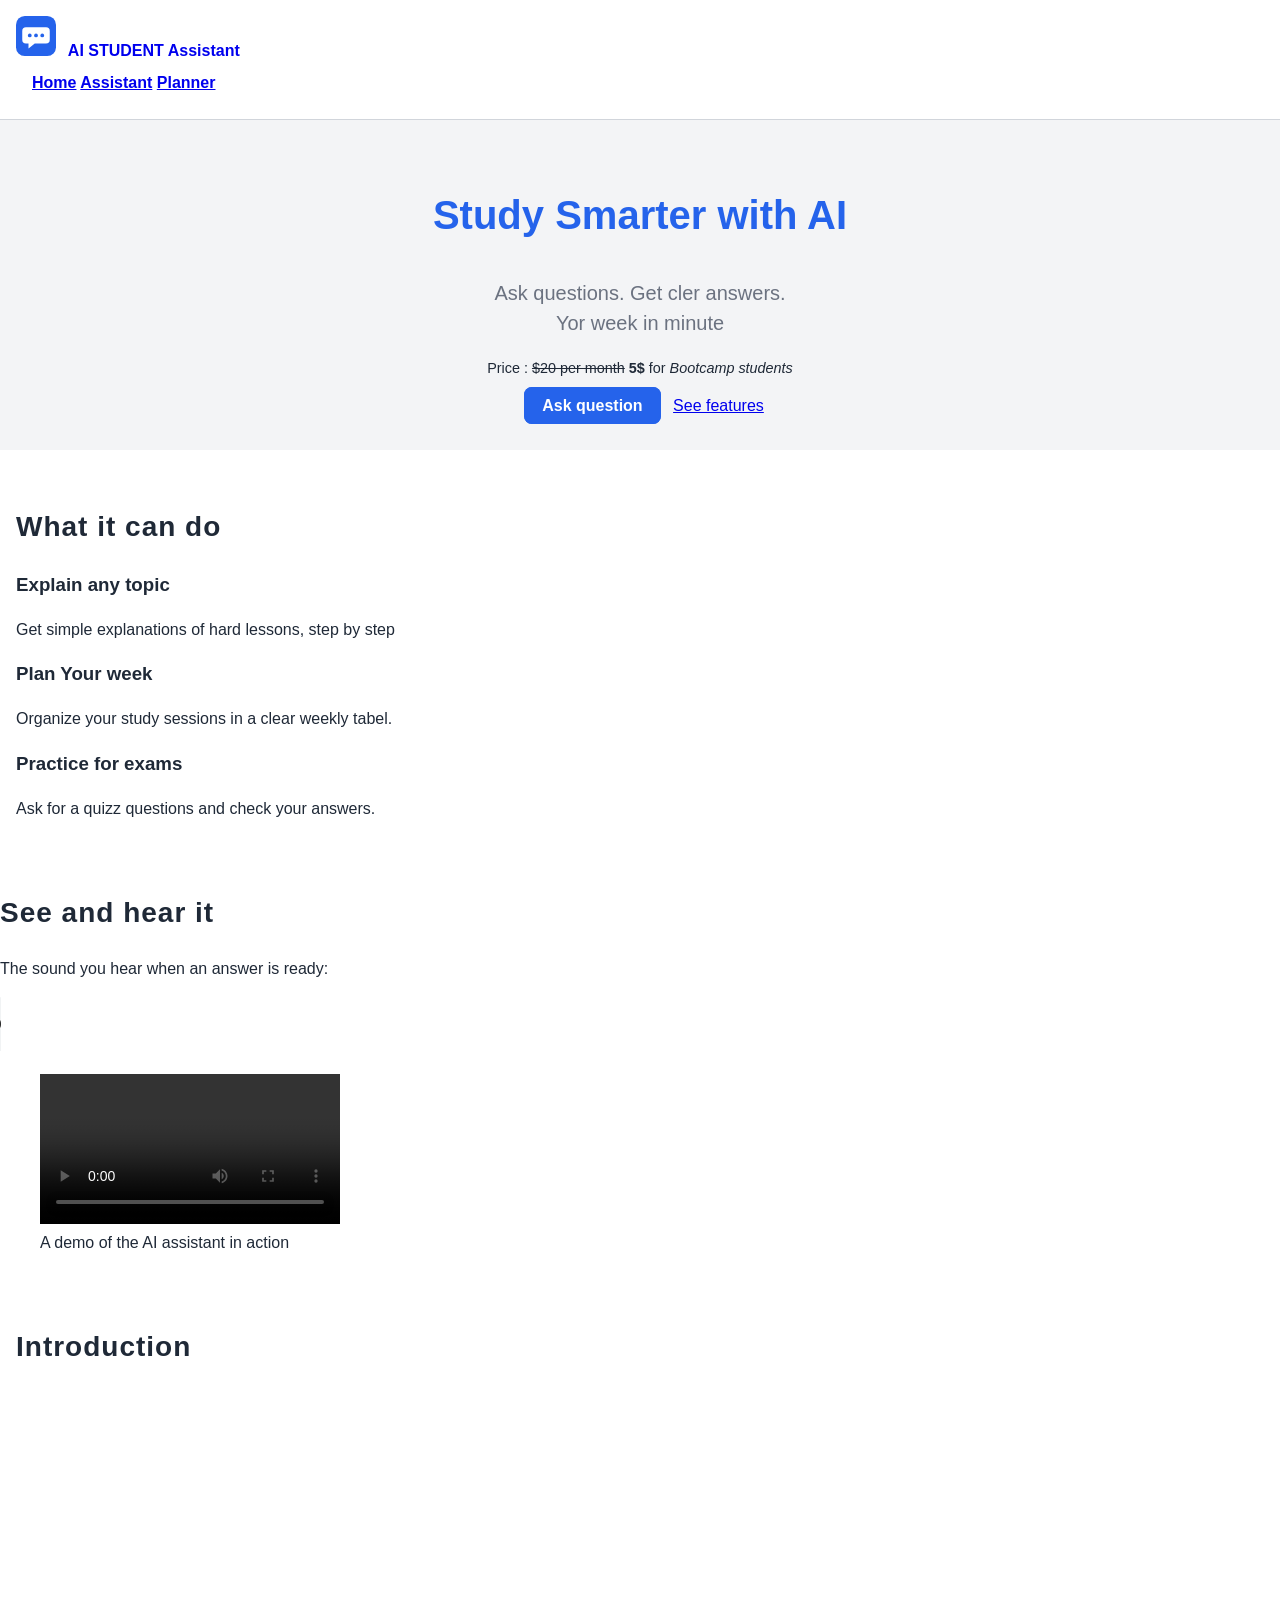
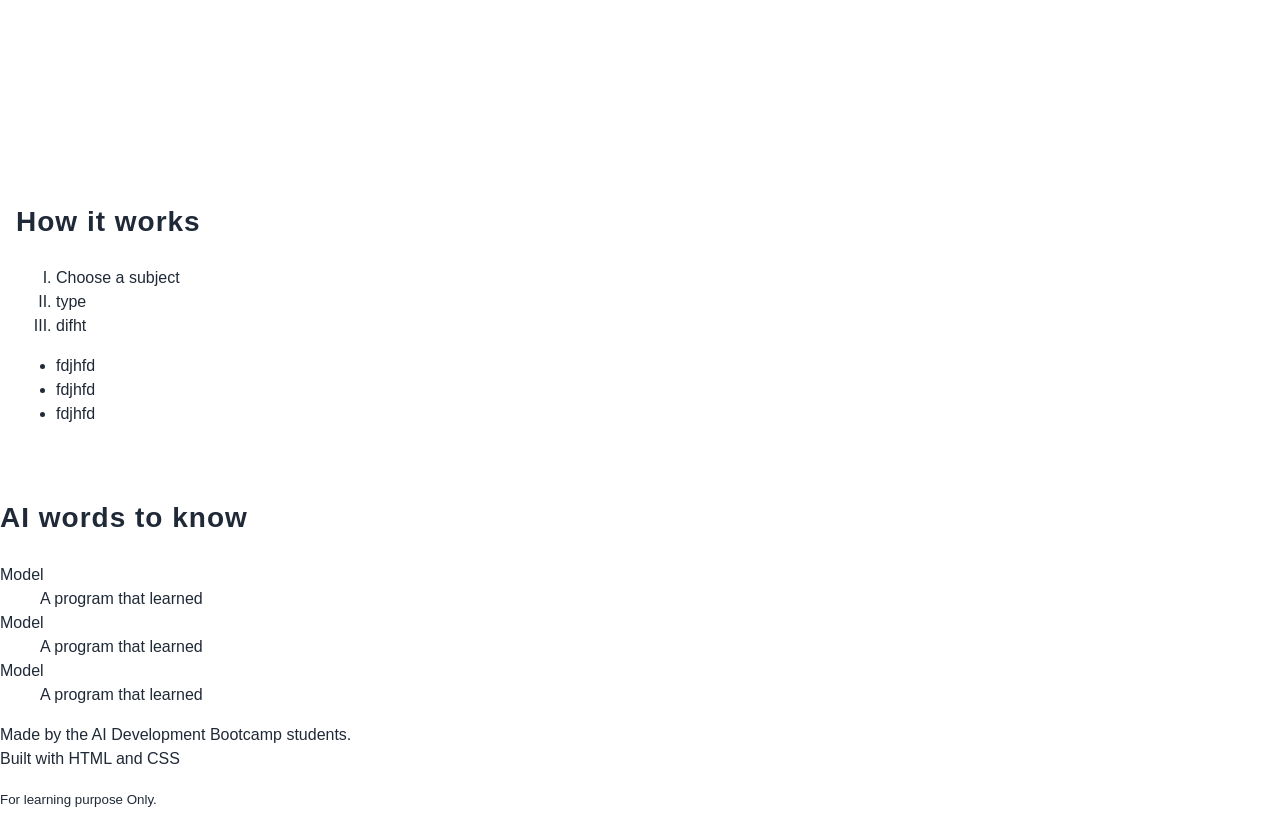
==== index.html @ 21eeafe7 "hsdjk" ====
<!DOCTYPE html>
<html lang="en">
<head>
    <meta charset="UTF-8">
    <meta name="viewport" content="width=device-width, initial-scale=1.0">
    <title>AI Student Assistant</title>
    <link rel = "icon" href = "starter-assets\images\logo.svg" type = "image-svg+xml">
    <link rel = "stylesheet" href = "styles.css">
</head>
<body>
    <header class = "navbar" id = "top">
        <a href="https://gomycode.com/tn/fr/" class = "brand" title = "Go to the Home page" target="_blank">
            <img class = "brand-logo" src="starter-assets\images\logo.svg" alt="AI student assistant logo" height="40" width="40">
            AI STUDENT Assistant
        </a>
        <nav class = "nav-link">
            <a href="index.html" target="_blank">Home</a>
            <a href="assistant.html" target="_blank">Assistant</a>
            <a href="planner.html" target="_blank">Planner</a>
        </nav>
    </header>
    <!--Main Content of the page-->
    <main>
        <!--Hero : The first thing the user see-->
        <section class = "hero">
            <h1 class = "hero-title">Study Smarter with AI</h1>
            <p class = "hero-text">Ask questions. Get cler answers.<br> Yor week in minute</p>
            <p id = "price">Price : <del>$20 per month</del> <b>5$</b> for <i>Bootcamp students</i></p>
            <div class = "hero-actions">
                <a class="button" href="assitant.html">Ask question</a>
                <a href="#features">See features</a>
            </div>
        </section>
        <!--Features : What the assistant can do-->
        <section class = "section" id = "features">
            <h2 class = "section-title">What it can do</h2>
            <div class = "feature-list">
                <article class = "feature-card">
                    <h3 class = "feature-title">Explain any topic</h3>
                    <p>Get simple explanations of hard lessons, step by step</p>
                </article>
                <article class = "feature-card">
                    <h3 class = "feature-title">Plan Your week</h3>
                    <p>Organize your study sessions in a clear weekly tabel.</p>
                </article>
                <article class = "feature-card">
                    <h3 class = "feature-title">Practice for exams</h3>
                    <p>Ask for a quizz questions and check your answers.</p>
                </article>

            </div>
        </section>
        <!--Audio & Video Demo-->
        <section>
            <h2 class="section-title">See and hear it</h2>
            <p>The sound you hear when an answer is ready:</p>
            <audio controls>
                <source src="starter-assets\media\chime.wav" type="audio/">
                Your browser does not support the audio element.wav
            </audio>
            <figure class = "demo-figure">
                <video controls>
                    <source src="starter-assets\media\demo.mp4" type="video/mp4">
                    Your browser does not support the video element.
                </video>
                <figcaption>A demo of the AI assistant in action</figcaption>
            </figure>
            <section class = "section" id = "intro">
                <h2 class = "section-title">Introduction</h2>
                <iframe width="560" height="315" src="https://www.youtube.com/embed/7xTGNNLPyMI" title="YouTube video player" frameborder="0" allow="accelerometer; autoplay; clipboard-write; encrypted-media; gyroscope; picture-in-picture; web-share" allowfullscreen></iframe>
            </section>
        </section>
        <section class = "section" id = "how-it-works">
            <h2 class = "section-title">How it works</h2>
            <ol type="I">
                <li>Choose a subject</li>
                <li>type</li>
                <li>difht</li>
            </ol>
            <ul>
                <li>fdjhfd</li>
                <li>fdjhfd</li>
                <li>fdjhfd</li>
            </ul>
        </section>
        <section>
            <h2 class="section-title">AI words to know</h2>
            <dl class ="glossary">
                <dt>Model</dt>
                <dd>A program that learned</dd>
                <dt>Model</dt>
                <dd>A program that learned</dd>
                <dt>Model</dt>
                <dd>A program that learned</dd>
            </dl>
            
        </section>
    </main>
    <footer>
        <p>Made by the AI Development Bootcamp students.<br>Built with HTML and CSS</p>
        <p><small>For learning purpose Only.</small></p>
    </footer>
</body>
</html>
---- styles.css ----
html {
  --color-primary: #2563eb;
  --color-on-primary: #ffffff;
  --color-text: #1f2937;
  --color-muted: #6b7280;
  --color-background: #ffffff;
  --color-surface: #f3f4f6;
  --color-border: #d1d5db;
  --font-main: Arial, Helvetica, sans-serif;
  --space-s : 8px;
  --space-m : 16px;
  --space-l : 32px;
  --radius : 8px;
  font-size: 16px;
}
body {
    margin: 0;
    font-family: var(--font-main);
    color: var(--color-text);
    background-color: var(--color-background);
    line-height: 1.5;
}
h1 {
            color: var(--color-primary);
            font-family : sans-serif;
        }
.brand, .nav-link, .button{
    font-weight: bold;
    text-decoration: none;
}
.hero {
    text-align: center;
    padding : var(--space-l) var(--space-m);
    background-color: var(--color-surface);
}
.hero-title{
    font-size: 2.5rem;
}
.hero-text{
    font-size: 1.25rem;
    color: var(--color-muted);
}
#price {
    font-size: 0.9rem;
}
.section-title {
    font-size : 1.75rem;
    letter-spacing: 1px;
}
.demo-caption {
    font-style: italic;
    color: var(--color-muted);
}
.footer {
    text-align: center;
    color: var(--color-muted);
}
.navbar {
    padding : var(--space-m);
    border-bottom : 1px solid var(--color-border);
}
.brand-logo {
    margin-right : var(--space-s);
}
.nav-link {
    padding : var(--space-s) var(--space-m);
}
/* ---------- Buttons ---------- */
.button {
  margin: var(--space-s);
  padding: var(--space-s) var(--space-m);
  border: 2px solid var(--color-primary);
  border-radius: var(--radius);
  background-color: var(--color-primary);
  color: var(--color-on-primary);
  font-family: var(--font-main);
  font-size: 1rem;
}
.section {
    padding : var(--space-l) var(--space-m);
}
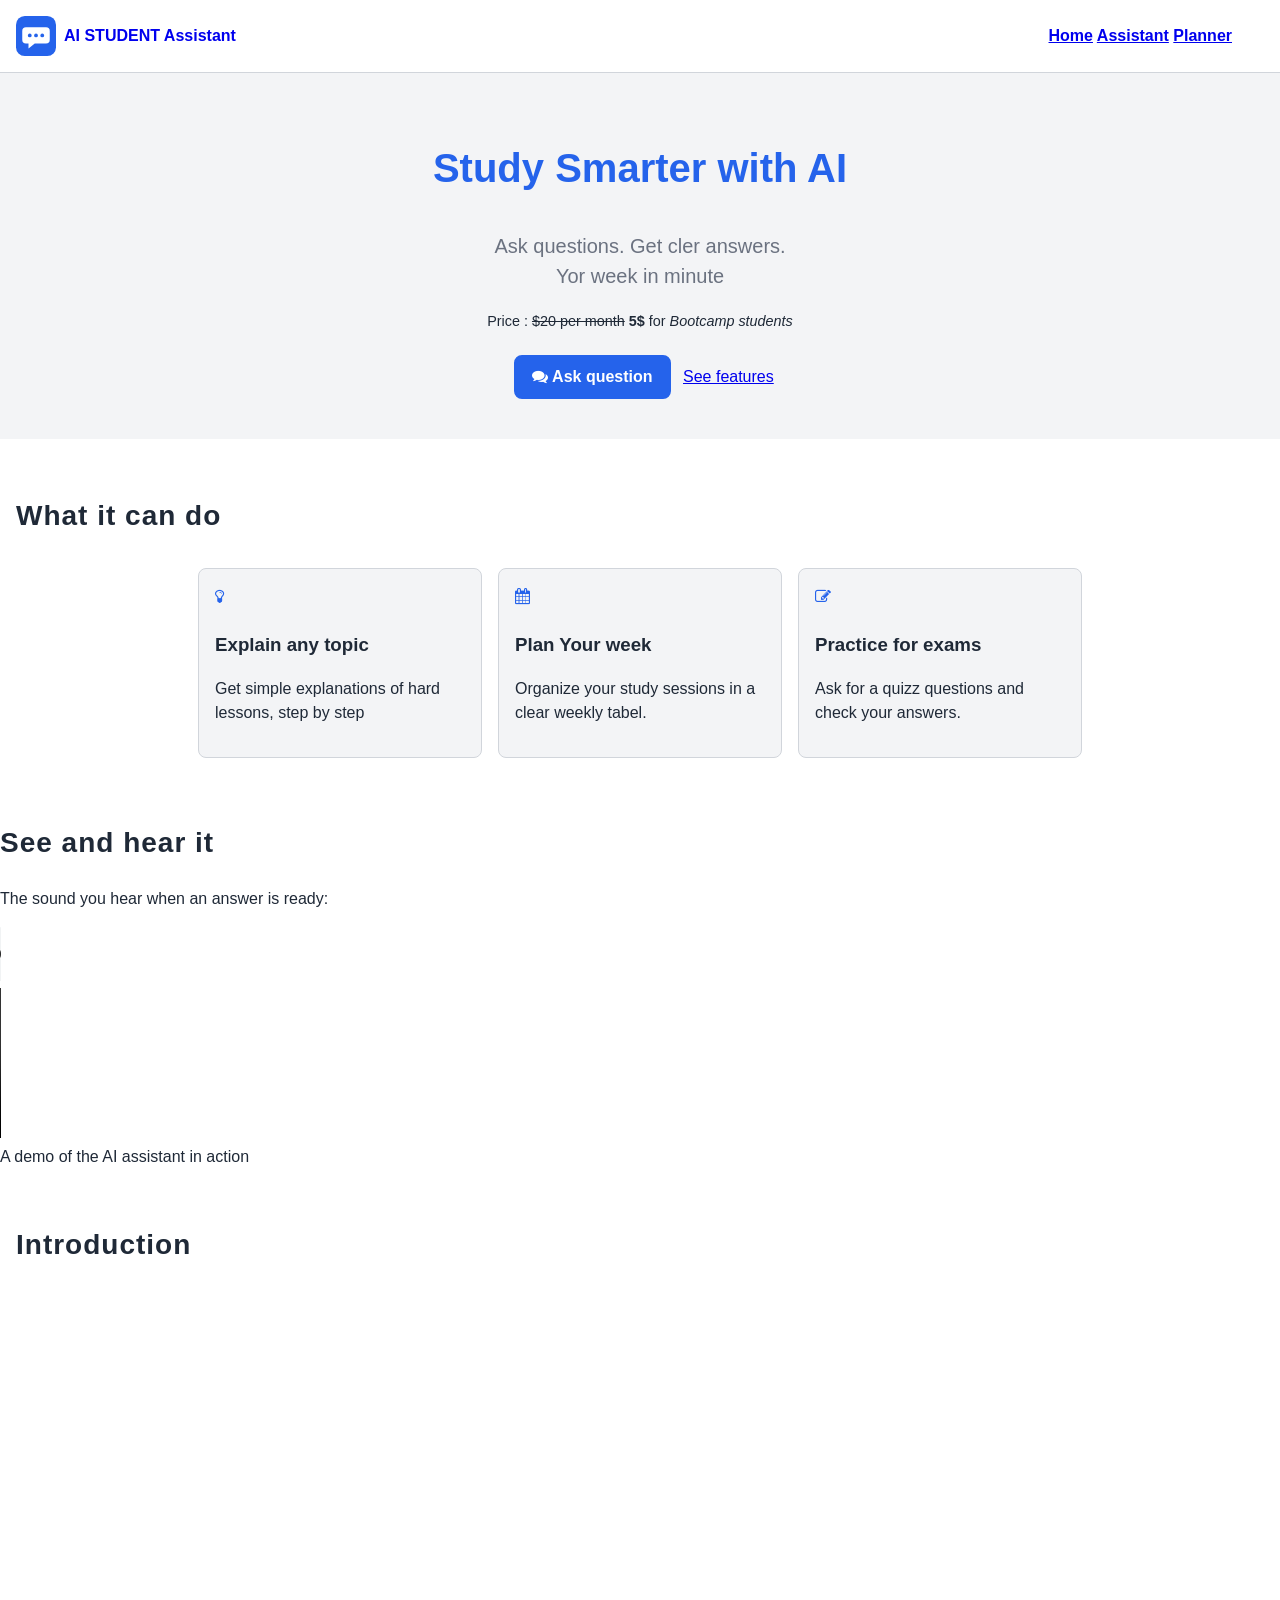
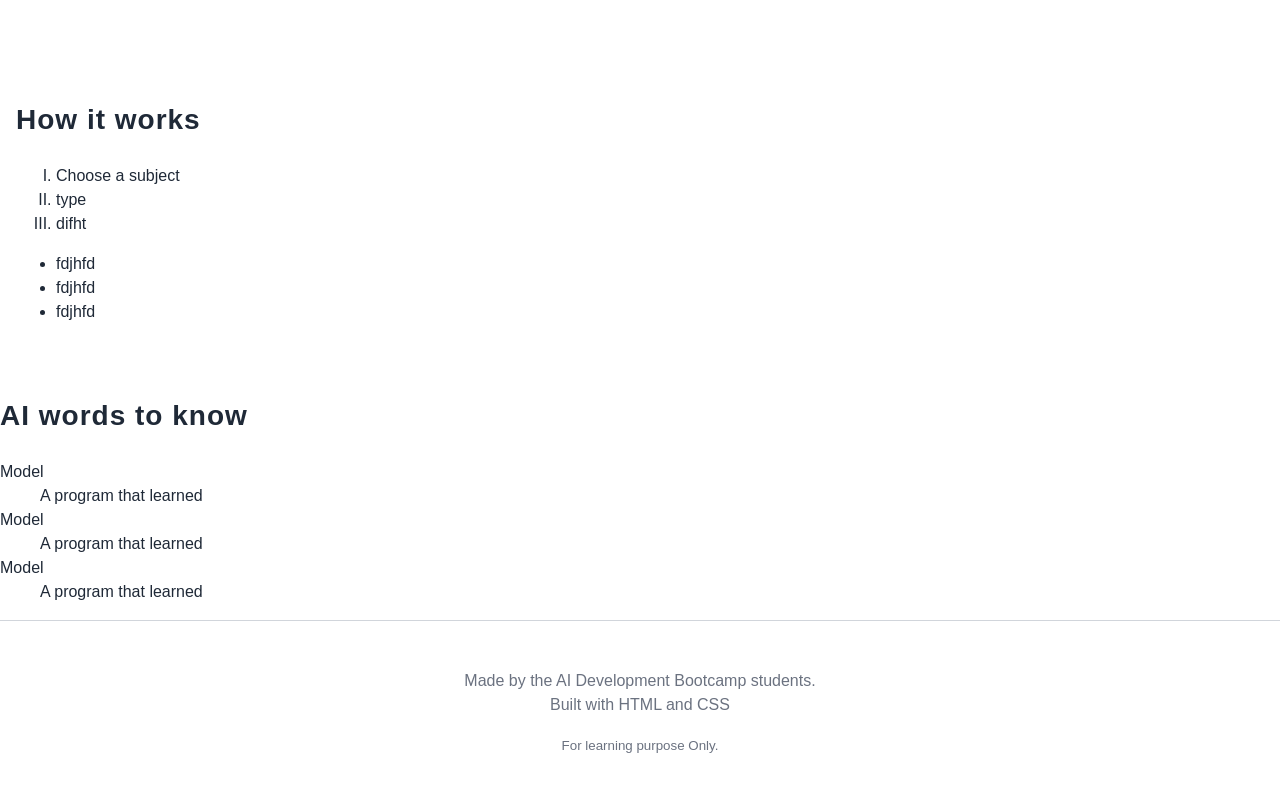
==== commit d28838ea: "jhfvdghjd" ====
--- a/index.html
+++ b/index.html
@@ -6,6 +6,8 @@
     <title>AI Student Assistant</title>
     <link rel = "icon" href = "starter-assets\images\logo.svg" type = "image-svg+xml">
     <link rel = "stylesheet" href = "styles.css">
+    <link rel="stylesheet" href="https://cdnjs.cloudflare.com/ajax/libs/font-awesome/4.7.0/css/font-awesome.min.css">
+
 </head>
 <body>
     <header class = "navbar" id = "top">
@@ -27,8 +29,8 @@
             <p class = "hero-text">Ask questions. Get cler answers.<br> Yor week in minute</p>
             <p id = "price">Price : <del>$20 per month</del> <b>5$</b> for <i>Bootcamp students</i></p>
             <div class = "hero-actions">
-                <a class="button" href="assitant.html">Ask question</a>
-                <a href="#features">See features</a>
+                <a class="button" href="assitant.html"><i class = "fa fa-comments"></i> Ask question</a>
+                <a href="#features" id = "features">See features</a>
             </div>
         </section>
         <!--Features : What the assistant can do-->
@@ -36,14 +38,17 @@
             <h2 class = "section-title">What it can do</h2>
             <div class = "feature-list">
                 <article class = "feature-card">
+                    <i class ="fa fa-lightbulb-o feature-icon"></i>
                     <h3 class = "feature-title">Explain any topic</h3>
                     <p>Get simple explanations of hard lessons, step by step</p>
                 </article>
                 <article class = "feature-card">
+                    <i class ="fa fa-calendar feature-icon"></i>
                     <h3 class = "feature-title">Plan Your week</h3>
                     <p>Organize your study sessions in a clear weekly tabel.</p>
                 </article>
                 <article class = "feature-card">
+                    <i class ="fa fa-pencil-square-o feature-icon"></i>
                     <h3 class = "feature-title">Practice for exams</h3>
                     <p>Ask for a quizz questions and check your answers.</p>
                 </article>
--- a/styles.css
+++ b/styles.css
@@ -51,13 +51,22 @@
     font-style: italic;
     color: var(--color-muted);
 }
-.footer {
+footer {
     text-align: center;
     color: var(--color-muted);
+    padding : var(--space-l) var(--space-m);
+    border-top : 1px solid var(--color-border);
 }
 .navbar {
     padding : var(--space-m);
     border-bottom : 1px solid var(--color-border);
+    display: flex;
+    flex-direction: column;
+    align-items: center;
+}
+.brand{
+    display: flex;
+    align-items: center;
 }
 .brand-logo {
     margin-right : var(--space-s);
@@ -75,9 +84,123 @@
   color: var(--color-on-primary);
   font-family: var(--font-main);
   font-size: 1rem;
+  display: inline-block;
 }
 .section {
     padding : var(--space-l) var(--space-m);
 }
-
-
+.feature-card {
+  width: 250px;
+  margin: var(--space-s);
+  padding: var(--space-m);
+  border: 1px solid var(--color-border);
+  border-radius: var(--radius);
+  background-color: var(--color-surface);
+  display: inline-block;
+}
+.demo-figure{
+    margin : 0;
+}
+
+.planner-table{
+    width: 100%;
+}
+th, td {
+    padding: var(--space-s);
+    text-align: left;
+    border-bottom: 1px solid var(--color-border);
+}
+th {
+    background-color: var(--color-primary);
+    color: var(--color-on-primary);
+}
+td {
+    background-color: var(--color-surface);
+}
+.form-label{
+    display: block;
+    margin-bottom: var(--space-s);
+    font-weight: bold;
+}
+.form-field{
+    display: block;
+    padding: var(--space-s);
+    border: 1px solid var(--color-border);
+    border-radius: var(--radius);
+    font-family: var(--font-main);
+    font-size: 1rem;
+}
+.feature-list{
+    display: flex;
+    flex-wrap: wrap;
+    justify-content: center;
+}
+/* ---------- Chat page ---------- */
+.chat-page {
+  display: flex;
+  flex-direction: column;
+  padding: var(--space-m);
+}
+
+.chat-row {
+  display: flex;
+  align-items: flex-end;
+  margin-bottom: var(--space-m);
+}
+.chat-row--user {
+  justify-content: flex-end;
+}
+
+.chat-row--ai {
+  justify-content: flex-start;
+}
+.chat-bubble {
+  padding: var(--space-s) var(--space-m);
+  border-radius: var(--radius);
+}
+
+.chat-bubble--user {
+  margin-left: var(--space-l);
+  background-color: var(--color-primary);
+  color: var(--color-on-primary);
+}
+
+.chat-bubble--ai {
+  margin-right: var(--space-l);
+  background-color: var(--color-surface);
+}
+.feature-icon {
+    font-size: 2rem;
+    color: var(--color-primary);
+    margin-bottom: var(--space-s);
+}
+.button:hover {
+    background-color: var(--color-primary-dark);
+    color: var(--color-primary);
+}
+#features:visited {
+    color: var(--color-primary);
+}
+@media screen and (min-width: 768px) {
+    .navbar {
+        flex-direction: row;
+        justify-content: space-between;
+    }
+    .nav-link {
+        padding: var(--space-s) var(--space-l);
+    }
+    .chat-page{
+        flex-direction: row;
+        align-items: flex-start;
+    }
+    .chat{
+        width: 75%
+    }
+    .chat-tips{
+        width: 30%;
+        margin-left: var(--space-l);
+        margin-top: 0;
+    }
+}
+
+
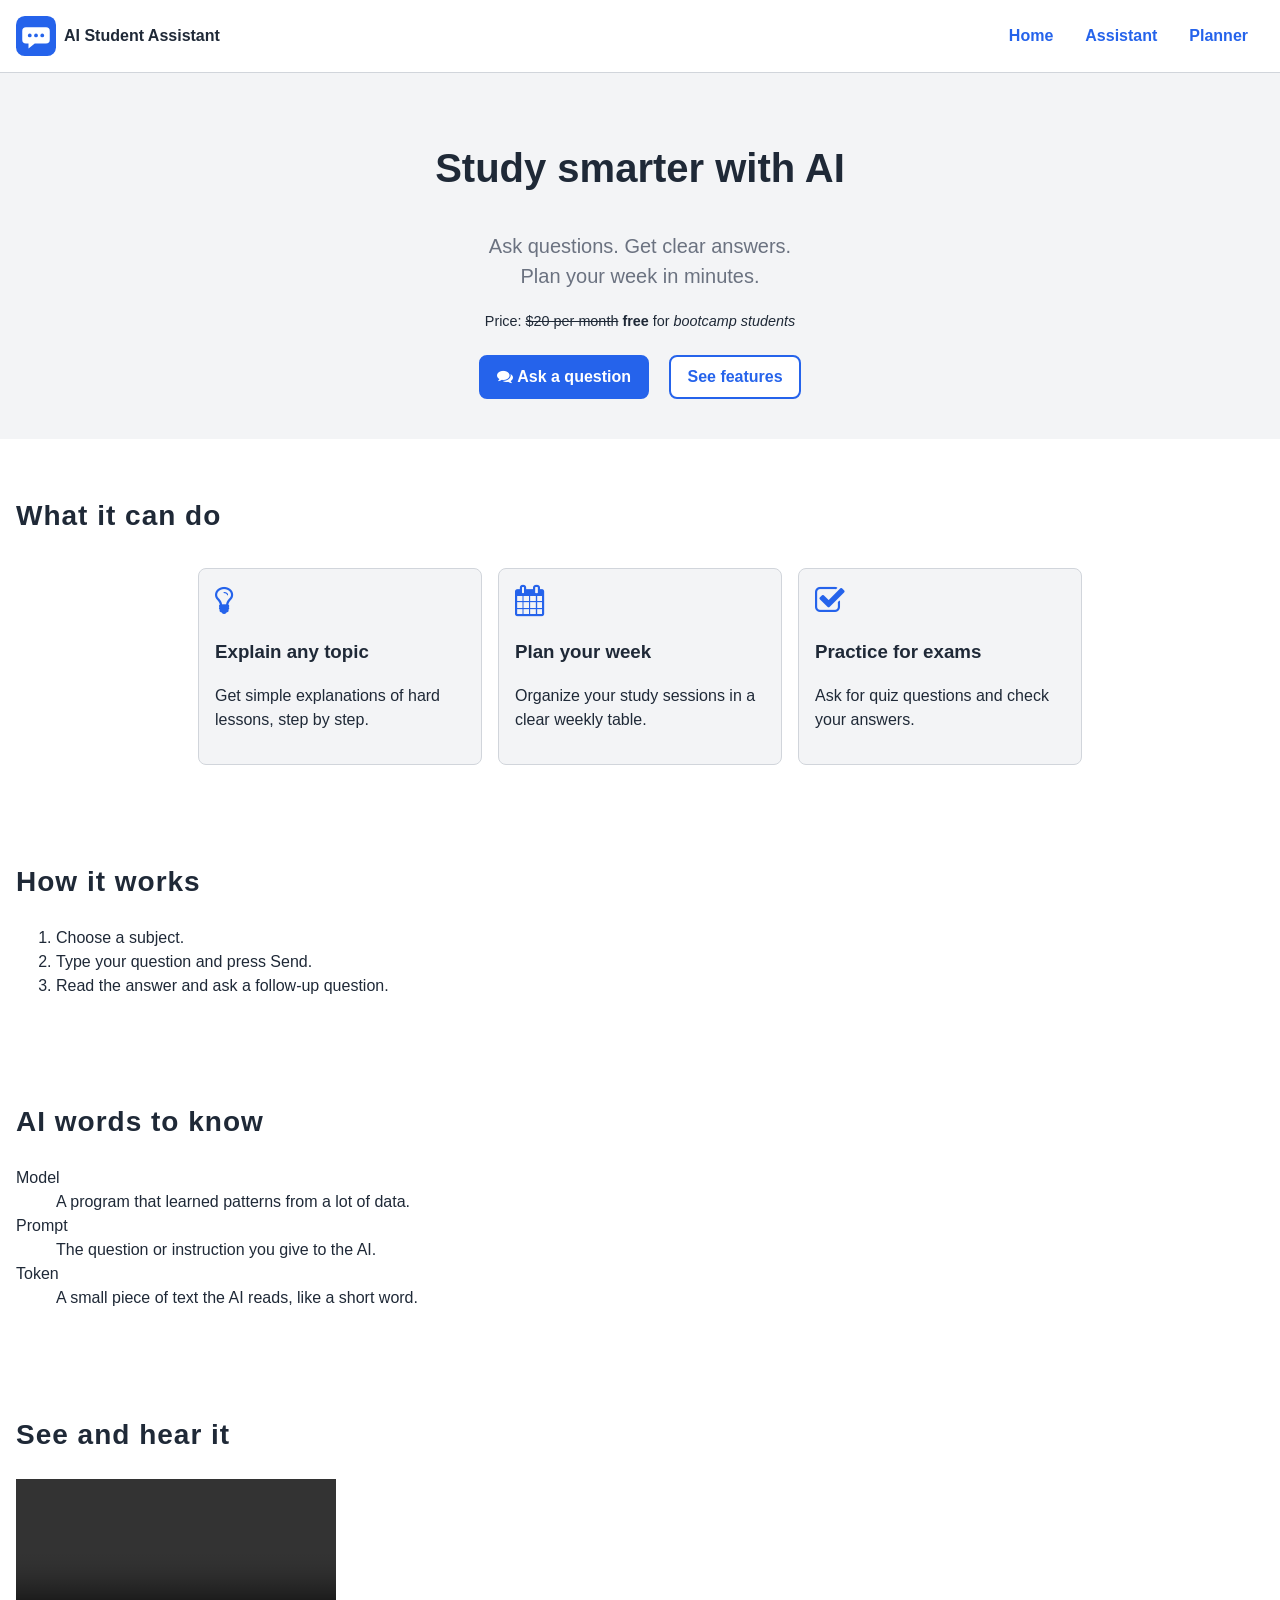
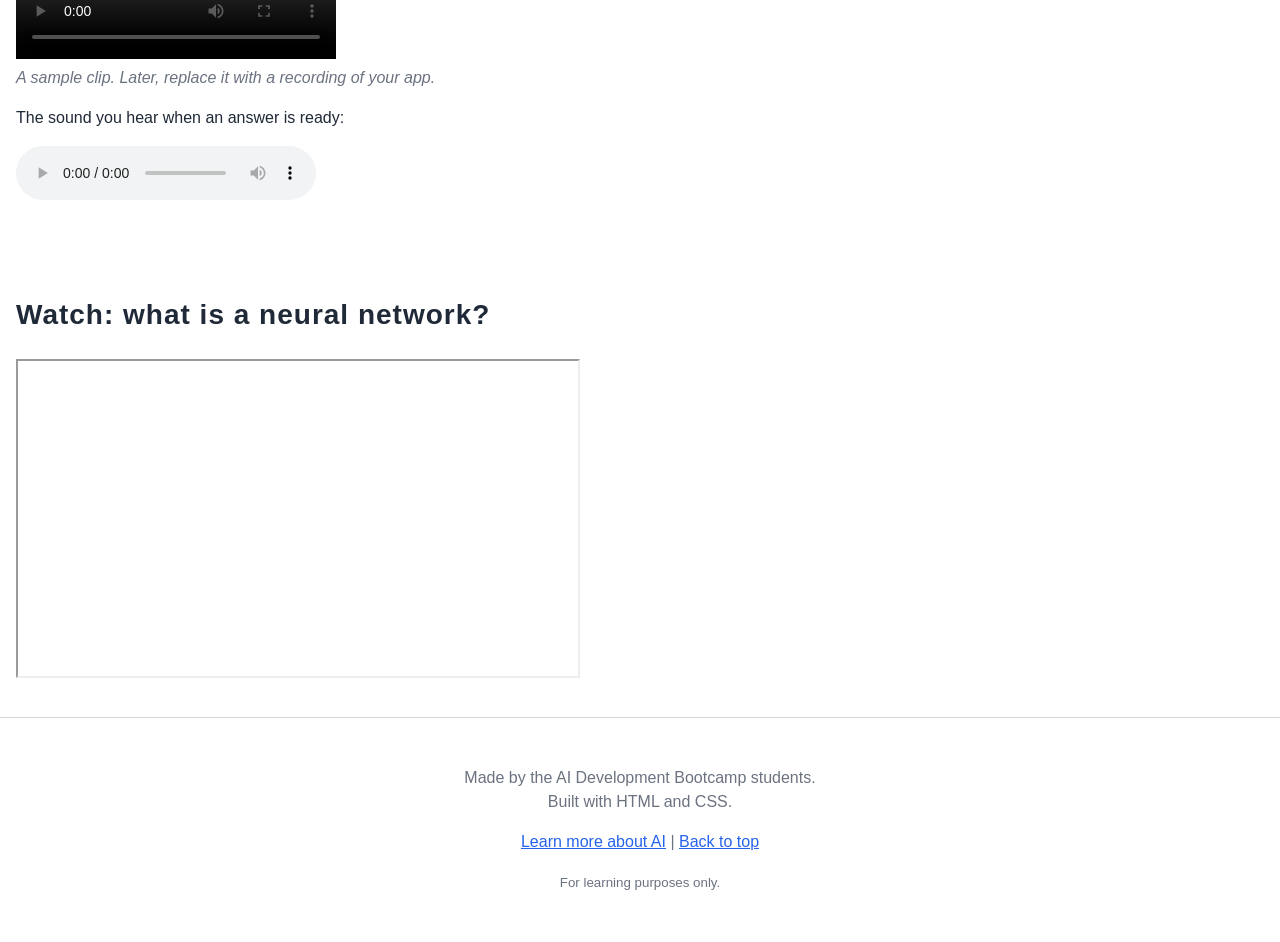
==== commit 85a4ea17: "hfdjk" ====
--- a/index.html
+++ b/index.html
@@ -1,109 +1,114 @@
 <!DOCTYPE html>
 <html lang="en">
-<head>
+  <head>
     <meta charset="UTF-8">
     <meta name="viewport" content="width=device-width, initial-scale=1.0">
     <title>AI Student Assistant</title>
-    <link rel = "icon" href = "starter-assets\images\logo.svg" type = "image-svg+xml">
-    <link rel = "stylesheet" href = "styles.css">
+    <link rel="icon" href="starter-assets\images\logo.svg" type="image/svg+xml">
     <link rel="stylesheet" href="https://cdnjs.cloudflare.com/ajax/libs/font-awesome/4.7.0/css/font-awesome.min.css">
+    <link rel="stylesheet" href="styles.css">
+  </head>
+  <body>
+    <!-- Header: logo and navigation links -->
+    <header class="navbar" id="top">
+      <a class="brand" href="index.html" title="Go to the home page">
+        <img class="brand-logo" src="starter-assets\images\logo.svg" alt="AI Student Assistant logo" width="40" height="40">
+        AI Student Assistant
+      </a>
+      <nav class="nav-links">
+        <a class="nav-link" href="index.html">Home</a>
+        <a class="nav-link" href="assistant.html">Assistant</a>
+        <a class="nav-link" href="planner.html">Planner</a>
+      </nav>
+    </header>
 
-</head>
-<body>
-    <header class = "navbar" id = "top">
-        <a href="https://gomycode.com/tn/fr/" class = "brand" title = "Go to the Home page" target="_blank">
-            <img class = "brand-logo" src="starter-assets\images\logo.svg" alt="AI student assistant logo" height="40" width="40">
-            AI STUDENT Assistant
-        </a>
-        <nav class = "nav-link">
-            <a href="index.html" target="_blank">Home</a>
-            <a href="assistant.html" target="_blank">Assistant</a>
-            <a href="planner.html" target="_blank">Planner</a>
-        </nav>
-    </header>
-    <!--Main Content of the page-->
+    <!-- Main content of the page -->
     <main>
-        <!--Hero : The first thing the user see-->
-        <section class = "hero">
-            <h1 class = "hero-title">Study Smarter with AI</h1>
-            <p class = "hero-text">Ask questions. Get cler answers.<br> Yor week in minute</p>
-            <p id = "price">Price : <del>$20 per month</del> <b>5$</b> for <i>Bootcamp students</i></p>
-            <div class = "hero-actions">
-                <a class="button" href="assitant.html"><i class = "fa fa-comments"></i> Ask question</a>
-                <a href="#features" id = "features">See features</a>
-            </div>
-        </section>
-        <!--Features : What the assistant can do-->
-        <section class = "section" id = "features">
-            <h2 class = "section-title">What it can do</h2>
-            <div class = "feature-list">
-                <article class = "feature-card">
-                    <i class ="fa fa-lightbulb-o feature-icon"></i>
-                    <h3 class = "feature-title">Explain any topic</h3>
-                    <p>Get simple explanations of hard lessons, step by step</p>
-                </article>
-                <article class = "feature-card">
-                    <i class ="fa fa-calendar feature-icon"></i>
-                    <h3 class = "feature-title">Plan Your week</h3>
-                    <p>Organize your study sessions in a clear weekly tabel.</p>
-                </article>
-                <article class = "feature-card">
-                    <i class ="fa fa-pencil-square-o feature-icon"></i>
-                    <h3 class = "feature-title">Practice for exams</h3>
-                    <p>Ask for a quizz questions and check your answers.</p>
-                </article>
+      <!-- Hero: the first thing visitors see -->
+      <section class="hero">
+        <h1 class="hero-title">Study smarter with AI</h1>
+        <p class="hero-text">Ask questions. Get clear answers.<br>Plan your week in minutes.</p>
+        <p id="price">Price: <del>$20 per month</del> <b>free</b> for <i>bootcamp students</i></p>
+        <div class="hero-actions">
+          <a class="button" href="assistant.html"><i class="fa fa-comments"></i> Ask a question</a>
+          <a class="button button--secondary" href="#features">See features</a>
+        </div>
+      </section>
 
-            </div>
-        </section>
-        <!--Audio & Video Demo-->
-        <section>
-            <h2 class="section-title">See and hear it</h2>
-            <p>The sound you hear when an answer is ready:</p>
-            <audio controls>
-                <source src="starter-assets\media\chime.wav" type="audio/">
-                Your browser does not support the audio element.wav
-            </audio>
-            <figure class = "demo-figure">
-                <video controls>
-                    <source src="starter-assets\media\demo.mp4" type="video/mp4">
-                    Your browser does not support the video element.
-                </video>
-                <figcaption>A demo of the AI assistant in action</figcaption>
-            </figure>
-            <section class = "section" id = "intro">
-                <h2 class = "section-title">Introduction</h2>
-                <iframe width="560" height="315" src="https://www.youtube.com/embed/7xTGNNLPyMI" title="YouTube video player" frameborder="0" allow="accelerometer; autoplay; clipboard-write; encrypted-media; gyroscope; picture-in-picture; web-share" allowfullscreen></iframe>
-            </section>
-        </section>
-        <section class = "section" id = "how-it-works">
-            <h2 class = "section-title">How it works</h2>
-            <ol type="I">
-                <li>Choose a subject</li>
-                <li>type</li>
-                <li>difht</li>
-            </ol>
-            <ul>
-                <li>fdjhfd</li>
-                <li>fdjhfd</li>
-                <li>fdjhfd</li>
-            </ul>
-        </section>
-        <section>
-            <h2 class="section-title">AI words to know</h2>
-            <dl class ="glossary">
-                <dt>Model</dt>
-                <dd>A program that learned</dd>
-                <dt>Model</dt>
-                <dd>A program that learned</dd>
-                <dt>Model</dt>
-                <dd>A program that learned</dd>
-            </dl>
-            
-        </section>
+      <!-- Features: what the assistant can do -->
+      <section class="section" id="features">
+        <h2 class="section-title">What it can do</h2>
+        <div class="feature-list">
+          <article class="feature-card">
+            <i class="fa fa-lightbulb-o feature-icon"></i>
+            <h3 class="feature-title">Explain any topic</h3>
+            <p>Get simple explanations of hard lessons, step by step.</p>
+          </article>
+          <article class="feature-card">
+            <i class="fa fa-calendar feature-icon"></i>
+            <h3 class="feature-title">Plan your week</h3>
+            <p>Organize your study sessions in a clear weekly table.</p>
+          </article>
+          <article class="feature-card">
+            <i class="fa fa-check-square-o feature-icon"></i>
+            <h3 class="feature-title">Practice for exams</h3>
+            <p>Ask for quiz questions and check your answers.</p>
+          </article>
+        </div>
+      </section>
+
+      <!-- How it works: three simple steps -->
+      <section class="section" id="how-it-works">
+        <h2 class="section-title">How it works</h2>
+        <ol class="steps">
+          <li>Choose a subject.</li>
+          <li>Type your question and press Send.</li>
+          <li>Read the answer and ask a follow-up question.</li>
+        </ol>
+      </section>
+
+      <!-- Glossary: AI words explained -->
+      <section class="section" id="glossary">
+        <h2 class="section-title">AI words to know</h2>
+        <dl class="glossary">
+          <dt>Model</dt>
+          <dd>A program that learned patterns from a lot of data.</dd>
+          <dt>Prompt</dt>
+          <dd>The question or instruction you give to the AI.</dd>
+          <dt>Token</dt>
+          <dd>A small piece of text the AI reads, like a short word.</dd>
+        </dl>
+      </section>
+
+      <!-- Demo: video and audio files -->
+      <section class="section" id="demo">
+        <h2 class="section-title">See and hear it</h2>
+        <figure class="demo-figure">
+          <video class="demo-video" width="320" height="180" controls>
+            <source src="media/demo.mp4" type="video/mp4">
+            Your browser cannot play this video.
+          </video>
+          <figcaption class="demo-caption">A sample clip. Later, replace it with a recording of your app.</figcaption>
+        </figure>
+        <p>The sound you hear when an answer is ready:</p>
+        <audio controls>
+          <source src="media/chime.wav" type="audio/wav">
+          Your browser cannot play this audio.
+        </audio>
+      </section>
+
+      <!-- Intro video embedded from YouTube -->
+      <section class="section" id="intro">
+        <h2 class="section-title">Watch: what is a neural network?</h2>
+        <iframe class="intro-video" width="320" height="180" src="https://www.youtube.com/embed/aircAruvnKk" title="But what is a neural network?" allowfullscreen></iframe>
+      </section>
     </main>
-    <footer>
-        <p>Made by the AI Development Bootcamp students.<br>Built with HTML and CSS</p>
-        <p><small>For learning purpose Only.</small></p>
+
+    <!-- Footer: information about the site -->
+    <footer class="footer">
+      <p>Made by the AI Development Bootcamp students.<br>Built with HTML and CSS.</p>
+      <p><a href="https://en.wikipedia.org/wiki/Artificial_intelligence">Learn more about AI</a> | <a href="#top">Back to top</a></p>
+      <p><small>For learning purposes only.</small></p>
     </footer>
-</body>
-</html>+  </body>
+</html>
--- a/styles.css
+++ b/styles.css
@@ -1,5 +1,7 @@
+/* ---------- Theme: change these values to restyle the whole site ---------- */
 html {
   --color-primary: #2563eb;
+  --color-primary-dark: #1e40af;
   --color-on-primary: #ffffff;
   --color-text: #1f2937;
   --color-muted: #6b7280;
@@ -7,75 +9,109 @@
   --color-surface: #f3f4f6;
   --color-border: #d1d5db;
   --font-main: Arial, Helvetica, sans-serif;
-  --space-s : 8px;
-  --space-m : 16px;
-  --space-l : 32px;
-  --radius : 8px;
+  --space-s: 8px;
+  --space-m: 16px;
+  --space-l: 32px;
+  --radius: 8px;
+  --color-visted: #7c3aed;
   font-size: 16px;
 }
+
+/* ---------- Base: whole elements ---------- */
 body {
-    margin: 0;
-    font-family: var(--font-main);
+  margin: 0;
+  font-family: var(--font-main);
+  color: var(--color-text);
+  background-color: var(--color-background);
+  line-height: 1.5;
+}
+
+a {
+  color: var(--color-primary);
+}
+
+.brand, .nav-link, .button {
+  font-weight: bold;
+  text-decoration: none;
+}
+
+/* ---------- Navbar ---------- */
+.navbar {
+  display: flex;
+  flex-direction: column;
+  align-items: center;
+  padding: var(--space-m);
+  border-bottom: 1px solid var(--color-border);
+}
+
+.brand {
+  display: flex;
+  align-items: center;
+}
+.footer a:link{
+    color : var(--color-primary);
+}
+.footer a:visited{
+    color : var(--color-visted);
+}
+.footer a:hover{
+    color : var(--color-primary-dark);
+}
+.footer a:active{
+    color : var(--color-text);
+}
+
+.brand-logo {
+  margin-right: var(--space-s);
+}
+
+.nav-links {
+  display: flex;
+  flex-wrap: wrap;
+  justify-content: center;
+}
+.chat-row--user .chat-avatar{
+    color : var(--color-primary);
+}
+.chat-tips li{
+    margin-bottom: var(--space-s);
+}
+.navbar > .brand{
     color: var(--color-text);
-    background-color: var(--color-background);
-    line-height: 1.5;
-}
-h1 {
-            color: var(--color-primary);
-            font-family : sans-serif;
-        }
-.brand, .nav-link, .button{
-    font-weight: bold;
-    text-decoration: none;
-}
+}
+.form-label + .form-field{
+    margin-top: var(--space-s);
+}
+.form-field ~ .button{
+    margin: var(--space-m) 0;
+}
+.nav-link {
+  padding: var(--space-s) var(--space-m);
+}
+
+/* ---------- Hero ---------- */
 .hero {
-    text-align: center;
-    padding : var(--space-l) var(--space-m);
-    background-color: var(--color-surface);
-}
-.hero-title{
-    font-size: 2.5rem;
-}
-.hero-text{
-    font-size: 1.25rem;
-    color: var(--color-muted);
-}
+  padding: var(--space-l) var(--space-m);
+  background-color: var(--color-surface);
+  text-align: center;
+}
+
+.hero-title {
+  font-size: 2.5rem;
+}
+
+.hero-text {
+  font-size: 1.25rem;
+  color: var(--color-muted);
+}
+
 #price {
-    font-size: 0.9rem;
-}
-.section-title {
-    font-size : 1.75rem;
-    letter-spacing: 1px;
-}
-.demo-caption {
-    font-style: italic;
-    color: var(--color-muted);
-}
-footer {
-    text-align: center;
-    color: var(--color-muted);
-    padding : var(--space-l) var(--space-m);
-    border-top : 1px solid var(--color-border);
-}
-.navbar {
-    padding : var(--space-m);
-    border-bottom : 1px solid var(--color-border);
-    display: flex;
-    flex-direction: column;
-    align-items: center;
-}
-.brand{
-    display: flex;
-    align-items: center;
-}
-.brand-logo {
-    margin-right : var(--space-s);
-}
-.nav-link {
-    padding : var(--space-s) var(--space-m);
-}
+  font-size: 0.9em;
+}
+
 /* ---------- Buttons ---------- */
 .button {
+  display: inline-block;
   margin: var(--space-s);
   padding: var(--space-s) var(--space-m);
   border: 2px solid var(--color-primary);
@@ -84,11 +120,34 @@
   color: var(--color-on-primary);
   font-family: var(--font-main);
   font-size: 1rem;
-  display: inline-block;
-}
+}
+
+.button--secondary {
+  background-color: var(--color-background);
+  color: var(--color-primary);
+}
+
+.button:hover {
+  background-color: var(--color-primary-dark);
+  color: var(--color-on-primary);
+}
+
+/* ---------- Sections and feature cards ---------- */
 .section {
-    padding : var(--space-l) var(--space-m);
-}
+  padding: var(--space-l) var(--space-m);
+}
+
+.section-title {
+  font-size: 1.75rem;
+  letter-spacing: 1px;
+}
+
+.feature-list {
+  display: flex;
+  flex-wrap: wrap;
+  justify-content: center;
+}
+
 .feature-card {
   width: 250px;
   margin: var(--space-s);
@@ -96,45 +155,66 @@
   border: 1px solid var(--color-border);
   border-radius: var(--radius);
   background-color: var(--color-surface);
-  display: inline-block;
-}
-.demo-figure{
-    margin : 0;
-}
-
-.planner-table{
-    width: 100%;
-}
+}
+
+.feature-icon {
+  font-size: 2rem;
+  color: var(--color-primary);
+}
+
+/* ---------- Video and audio ---------- */
+.demo-figure {
+  margin: 0;
+}
+
+.demo-caption {
+  font-style: italic;
+  color: var(--color-muted);
+}
+
+/* ---------- Footer ---------- */
+.footer {
+  padding: var(--space-l) var(--space-m);
+  border-top: 1px solid var(--color-border);
+  text-align: center;
+  color: var(--color-muted);
+}
+
+/* ---------- Forms ---------- */
+.form-label {
+  display: block;
+  margin-top: var(--space-m);
+  font-weight: bold;
+}
+
+.form-field {
+  display: block;
+  padding: var(--space-s);
+  border: 1px solid var(--color-border);
+  border-radius: var(--radius);
+  font-family: var(--font-main);
+  font-size: 1rem;
+}
+
+/* ---------- Planner table ---------- */
+.planner-table {
+  width: 100%;
+}
+
 th, td {
-    padding: var(--space-s);
-    text-align: left;
-    border-bottom: 1px solid var(--color-border);
-}
+  padding: var(--space-s);
+  text-align: left;
+}
+
 th {
-    background-color: var(--color-primary);
-    color: var(--color-on-primary);
-}
+  background-color: var(--color-primary);
+  color: var(--color-on-primary);
+}
+
 td {
-    background-color: var(--color-surface);
-}
-.form-label{
-    display: block;
-    margin-bottom: var(--space-s);
-    font-weight: bold;
-}
-.form-field{
-    display: block;
-    padding: var(--space-s);
-    border: 1px solid var(--color-border);
-    border-radius: var(--radius);
-    font-family: var(--font-main);
-    font-size: 1rem;
-}
-.feature-list{
-    display: flex;
-    flex-wrap: wrap;
-    justify-content: center;
-}
+  background-color: var(--color-surface);
+}
+
 /* ---------- Chat page ---------- */
 .chat-page {
   display: flex;
@@ -147,6 +227,7 @@
   align-items: flex-end;
   margin-bottom: var(--space-m);
 }
+
 .chat-row--user {
   justify-content: flex-end;
 }
@@ -154,6 +235,7 @@
 .chat-row--ai {
   justify-content: flex-start;
 }
+
 .chat-bubble {
   padding: var(--space-s) var(--space-m);
   border-radius: var(--radius);
@@ -169,38 +251,52 @@
   margin-right: var(--space-l);
   background-color: var(--color-surface);
 }
-.feature-icon {
-    font-size: 2rem;
-    color: var(--color-primary);
-    margin-bottom: var(--space-s);
-}
-.button:hover {
-    background-color: var(--color-primary-dark);
-    color: var(--color-primary);
-}
-#features:visited {
-    color: var(--color-primary);
-}
+
+.chat-avatar {
+  margin: 0 var(--space-s);
+  font-size: 1.5rem;
+  color: var(--color-muted);
+}
+
+.chat-tips {
+  margin-top: var(--space-l);
+  padding: var(--space-m);
+  border-radius: var(--radius);
+  background-color: var(--color-surface);
+}
+
+/* ---------- Wider screens: tablets and up ---------- */
 @media screen and (min-width: 768px) {
-    .navbar {
-        flex-direction: row;
-        justify-content: space-between;
-    }
-    .nav-link {
-        padding: var(--space-s) var(--space-l);
-    }
-    .chat-page{
-        flex-direction: row;
-        align-items: flex-start;
-    }
-    .chat{
-        width: 75%
-    }
-    .chat-tips{
-        width: 30%;
-        margin-left: var(--space-l);
-        margin-top: 0;
-    }
-}
-
-
+  .navbar {
+    flex-direction: row;
+    justify-content: space-between;
+  }
+
+  .chat-page {
+    flex-direction: row;
+    align-items: flex-start;
+  }
+
+  .chat {
+    width: 70%;
+  }
+
+  .chat-tips {
+    width: 30%;
+    margin-top: 0;
+    margin-left: var(--space-l);
+  }
+
+  .intro-video {
+    width: 560px;
+    height: 315px;
+  }
+}
+.nav-link:hover {
+  border-radius: var(--radius);
+  background-color: var(--color-surface);
+}
+
+.nav-link:visited {
+  color: var(--color-primary-dark);
+}
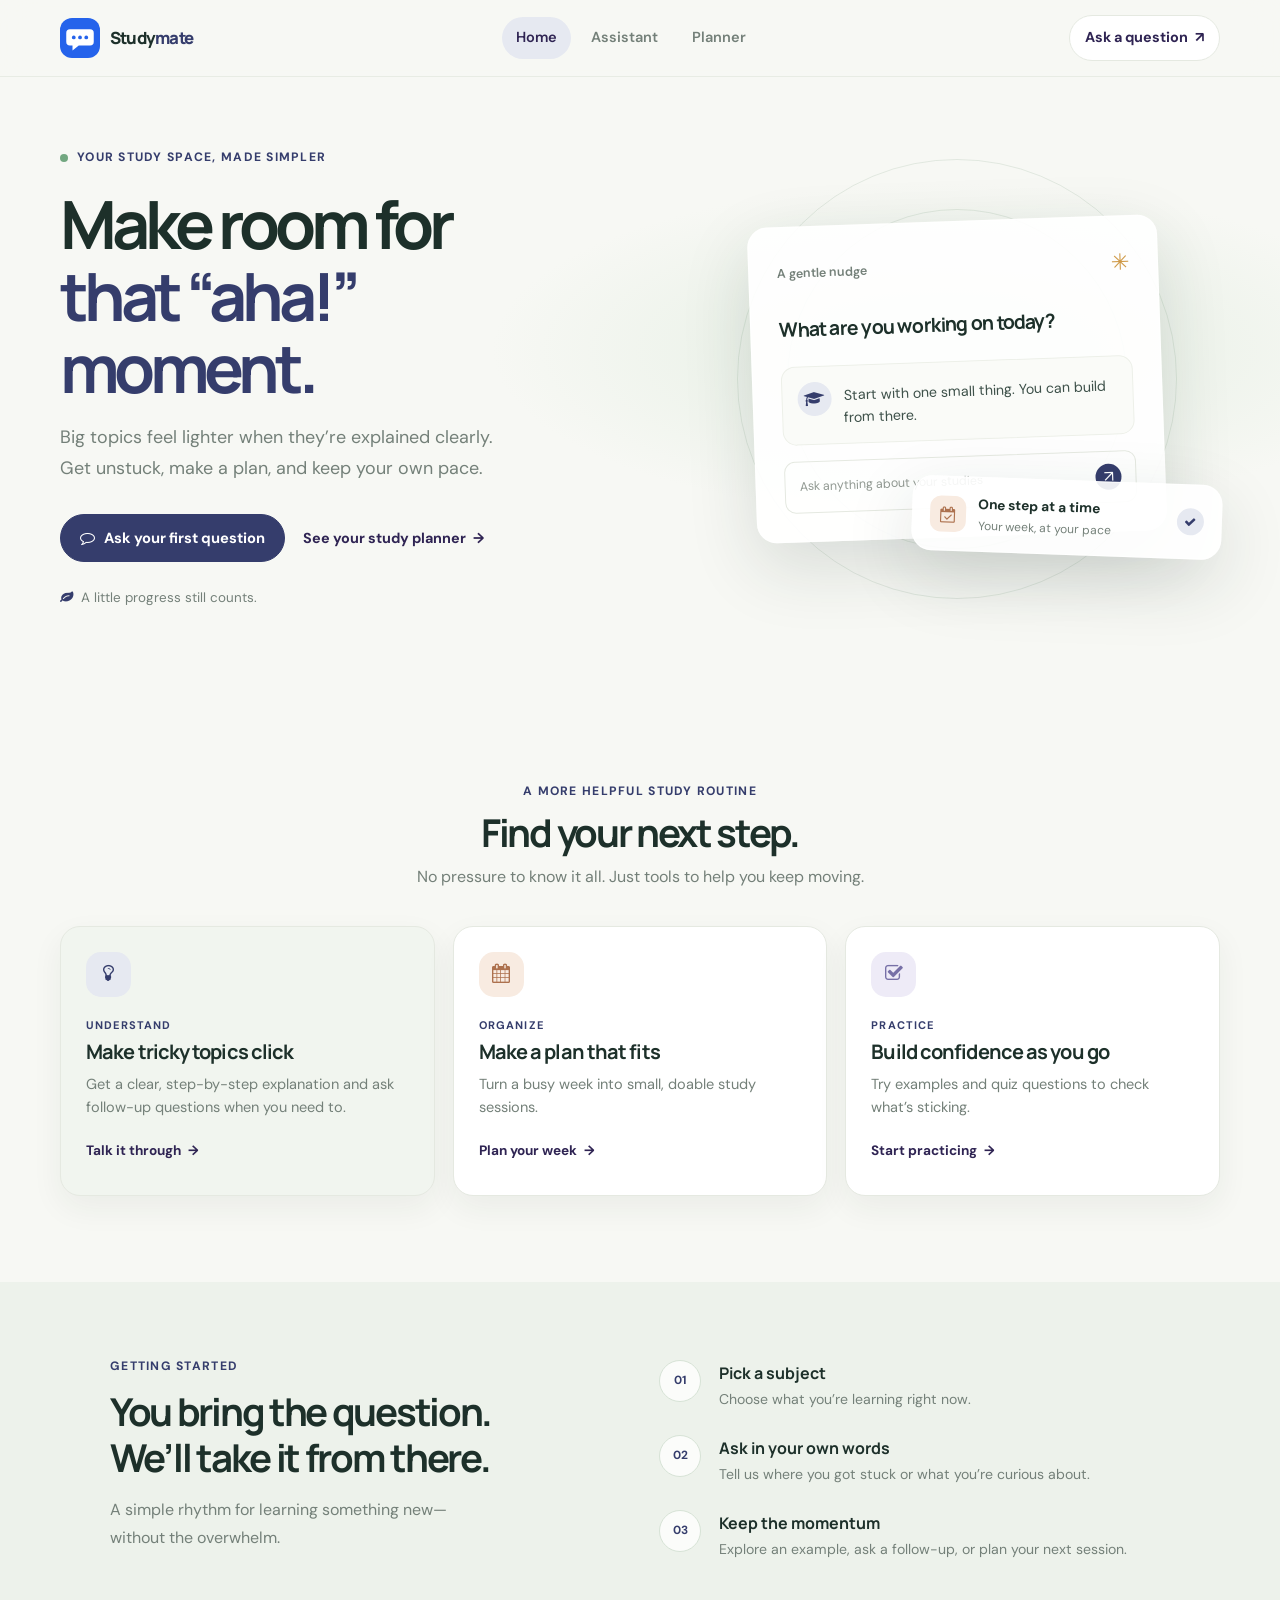
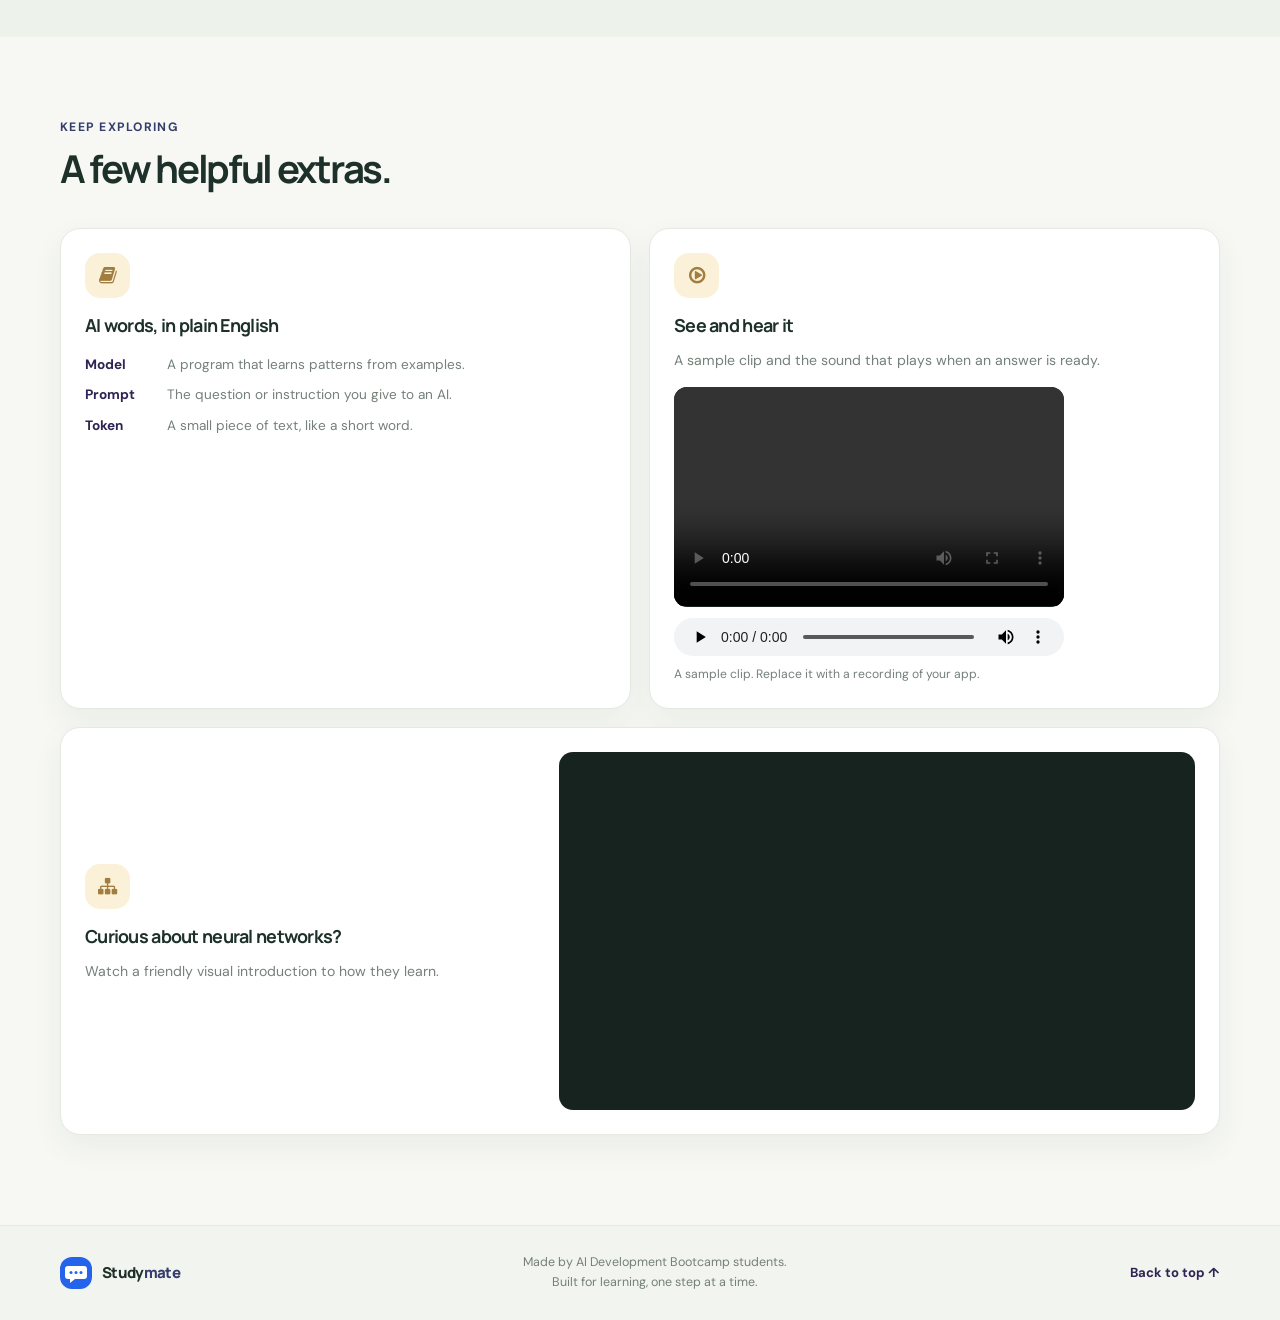
==== commit 9121f031: "final work using AI" ====
--- a/index.html
+++ b/index.html
@@ -3,112 +3,159 @@
   <head>
     <meta charset="UTF-8">
     <meta name="viewport" content="width=device-width, initial-scale=1.0">
-    <title>AI Student Assistant</title>
-    <link rel="icon" href="starter-assets\images\logo.svg" type="image/svg+xml">
+    <meta name="theme-color" content="#f7f8f4">
+    <meta name="description" content="A calmer way to study: get clear explanations and make a study plan that works for you.">
+    <title>AI Student Assistant | Study with more focus</title>
+    <link rel="icon" href="starter-assets/images/logo.svg" type="image/svg+xml">
     <link rel="stylesheet" href="https://cdnjs.cloudflare.com/ajax/libs/font-awesome/4.7.0/css/font-awesome.min.css">
     <link rel="stylesheet" href="styles.css">
   </head>
   <body>
-    <!-- Header: logo and navigation links -->
-    <header class="navbar" id="top">
-      <a class="brand" href="index.html" title="Go to the home page">
-        <img class="brand-logo" src="starter-assets\images\logo.svg" alt="AI Student Assistant logo" width="40" height="40">
-        AI Student Assistant
-      </a>
-      <nav class="nav-links">
-        <a class="nav-link" href="index.html">Home</a>
-        <a class="nav-link" href="assistant.html">Assistant</a>
-        <a class="nav-link" href="planner.html">Planner</a>
-      </nav>
+    <header class="site-header" id="top">
+      <div class="header-inner">
+        <a class="brand" href="index.html" title="Go to the home page">
+          <img class="brand-logo" src="starter-assets/images/logo.svg" alt="" width="40" height="40">
+          <span>Study<span class="brand-accent">mate</span></span>
+        </a>
+        <nav class="nav-links" aria-label="Main navigation">
+          <a class="nav-link is-active" href="index.html" aria-current="page">Home</a>
+          <a class="nav-link" href="assistant.html">Assistant</a>
+          <a class="nav-link" href="planner.html">Planner</a>
+        </nav>
+        <a class="header-cta" href="assistant.html">Ask a question <span aria-hidden="true">↗</span></a>
+      </div>
     </header>
 
-    <!-- Main content of the page -->
     <main>
-      <!-- Hero: the first thing visitors see -->
-      <section class="hero">
-        <h1 class="hero-title">Study smarter with AI</h1>
-        <p class="hero-text">Ask questions. Get clear answers.<br>Plan your week in minutes.</p>
-        <p id="price">Price: <del>$20 per month</del> <b>free</b> for <i>bootcamp students</i></p>
-        <div class="hero-actions">
-          <a class="button" href="assistant.html"><i class="fa fa-comments"></i> Ask a question</a>
-          <a class="button button--secondary" href="#features">See features</a>
+      <section class="hero hero--home">
+        <div class="hero-inner">
+          <div class="hero-copy">
+            <p class="eyebrow"><span class="eyebrow-dot"></span> Your study space, made simpler</p>
+            <h1>Make room for<br><span class="text-accent">that “aha!” moment.</span></h1>
+            <p class="hero-text">Big topics feel lighter when they’re explained clearly. Get unstuck, make a plan, and keep your own pace.</p>
+            <div class="hero-actions">
+              <a class="button" href="assistant.html"><i class="fa fa-comment-o" aria-hidden="true"></i> Ask your first question</a>
+              <a class="text-link" href="planner.html">See your study planner <span aria-hidden="true">→</span></a>
+            </div>
+            <p class="hero-note"><i class="fa fa-leaf" aria-hidden="true"></i> A little progress still counts.</p>
+          </div>
+          <div class="hero-art" aria-label="Study dashboard preview">
+            <div class="preview-card preview-card--main">
+              <div class="preview-topline">
+                <span class="preview-label">A gentle nudge</span>
+                <span class="preview-spark" aria-hidden="true">✳</span>
+              </div>
+              <p class="preview-question">What are you working on today?</p>
+              <div class="preview-answer">
+                <span class="preview-avatar" aria-hidden="true"><i class="fa fa-graduation-cap"></i></span>
+                <p>Start with one small thing. You can build from there.</p>
+              </div>
+              <div class="preview-input">Ask anything about your studies <span aria-hidden="true">↗</span></div>
+            </div>
+            <div class="preview-card preview-card--plan">
+              <span class="plan-icon" aria-hidden="true"><i class="fa fa-calendar-check-o"></i></span>
+              <div><strong>One step at a time</strong><small>Your week, at your pace</small></div>
+              <span class="plan-check" aria-hidden="true"><i class="fa fa-check"></i></span>
+            </div>
+            <span class="hero-orbit hero-orbit--one" aria-hidden="true"></span>
+            <span class="hero-orbit hero-orbit--two" aria-hidden="true"></span>
+          </div>
         </div>
       </section>
 
-      <!-- Features: what the assistant can do -->
-      <section class="section" id="features">
-        <h2 class="section-title">What it can do</h2>
+      <section class="section section--features" id="features">
+        <div class="section-heading">
+          <p class="eyebrow">A more helpful study routine</p>
+          <h2 class="section-title">Find your next step.</h2>
+          <p class="section-intro">No pressure to know it all. Just tools to help you keep moving.</p>
+        </div>
         <div class="feature-list">
-          <article class="feature-card">
-            <i class="fa fa-lightbulb-o feature-icon"></i>
-            <h3 class="feature-title">Explain any topic</h3>
-            <p>Get simple explanations of hard lessons, step by step.</p>
+          <article class="feature-card feature-card--main">
+            <span class="feature-icon feature-icon--green"><i class="fa fa-lightbulb-o" aria-hidden="true"></i></span>
+            <p class="card-kicker">Understand</p>
+            <h3 class="feature-title">Make tricky topics click</h3>
+            <p>Get a clear, step-by-step explanation and ask follow-up questions when you need to.</p>
+            <a class="card-link" href="assistant.html">Talk it through <span aria-hidden="true">→</span></a>
           </article>
           <article class="feature-card">
-            <i class="fa fa-calendar feature-icon"></i>
-            <h3 class="feature-title">Plan your week</h3>
-            <p>Organize your study sessions in a clear weekly table.</p>
+            <span class="feature-icon feature-icon--peach"><i class="fa fa-calendar" aria-hidden="true"></i></span>
+            <p class="card-kicker">Organize</p>
+            <h3 class="feature-title">Make a plan that fits</h3>
+            <p>Turn a busy week into small, doable study sessions.</p>
+            <a class="card-link" href="planner.html">Plan your week <span aria-hidden="true">→</span></a>
           </article>
           <article class="feature-card">
-            <i class="fa fa-check-square-o feature-icon"></i>
-            <h3 class="feature-title">Practice for exams</h3>
-            <p>Ask for quiz questions and check your answers.</p>
+            <span class="feature-icon feature-icon--lavender"><i class="fa fa-check-square-o" aria-hidden="true"></i></span>
+            <p class="card-kicker">Practice</p>
+            <h3 class="feature-title">Build confidence as you go</h3>
+            <p>Try examples and quiz questions to check what’s sticking.</p>
+            <a class="card-link" href="assistant.html">Start practicing <span aria-hidden="true">→</span></a>
           </article>
         </div>
       </section>
 
-      <!-- How it works: three simple steps -->
-      <section class="section" id="how-it-works">
-        <h2 class="section-title">How it works</h2>
-        <ol class="steps">
-          <li>Choose a subject.</li>
-          <li>Type your question and press Send.</li>
-          <li>Read the answer and ask a follow-up question.</li>
-        </ol>
+      <section class="how-section" id="how-it-works">
+        <div class="how-inner">
+          <div class="how-intro">
+            <p class="eyebrow">Getting started</p>
+            <h2 class="section-title">You bring the question.<br>We’ll take it from there.</h2>
+            <p class="section-intro">A simple rhythm for learning something new—without the overwhelm.</p>
+          </div>
+          <ol class="steps">
+            <li><span class="step-number">01</span><div><h3>Pick a subject</h3><p>Choose what you’re learning right now.</p></div></li>
+            <li><span class="step-number">02</span><div><h3>Ask in your own words</h3><p>Tell us where you got stuck or what you’re curious about.</p></div></li>
+            <li><span class="step-number">03</span><div><h3>Keep the momentum</h3><p>Explore an example, ask a follow-up, or plan your next session.</p></div></li>
+          </ol>
+        </div>
       </section>
 
-      <!-- Glossary: AI words explained -->
-      <section class="section" id="glossary">
-        <h2 class="section-title">AI words to know</h2>
-        <dl class="glossary">
-          <dt>Model</dt>
-          <dd>A program that learned patterns from a lot of data.</dd>
-          <dt>Prompt</dt>
-          <dd>The question or instruction you give to the AI.</dd>
-          <dt>Token</dt>
-          <dd>A small piece of text the AI reads, like a short word.</dd>
-        </dl>
-      </section>
-
-      <!-- Demo: video and audio files -->
-      <section class="section" id="demo">
-        <h2 class="section-title">See and hear it</h2>
-        <figure class="demo-figure">
-          <video class="demo-video" width="320" height="180" controls>
-            <source src="media/demo.mp4" type="video/mp4">
-            Your browser cannot play this video.
-          </video>
-          <figcaption class="demo-caption">A sample clip. Later, replace it with a recording of your app.</figcaption>
-        </figure>
-        <p>The sound you hear when an answer is ready:</p>
-        <audio controls>
-          <source src="media/chime.wav" type="audio/wav">
-          Your browser cannot play this audio.
-        </audio>
-      </section>
-
-      <!-- Intro video embedded from YouTube -->
-      <section class="section" id="intro">
-        <h2 class="section-title">Watch: what is a neural network?</h2>
-        <iframe class="intro-video" width="320" height="180" src="https://www.youtube.com/embed/aircAruvnKk" title="But what is a neural network?" allowfullscreen></iframe>
+      <section class="section resource-section" id="resources">
+        <div class="section-heading section-heading--left">
+          <p class="eyebrow">Keep exploring</p>
+          <h2 class="section-title">A few helpful extras.</h2>
+        </div>
+        <div class="resource-grid">
+          <article class="resource-card">
+            <span class="resource-icon" aria-hidden="true"><i class="fa fa-book"></i></span>
+            <h3>AI words, in plain English</h3>
+            <dl class="glossary">
+              <dt>Model</dt><dd>A program that learns patterns from examples.</dd>
+              <dt>Prompt</dt><dd>The question or instruction you give to an AI.</dd>
+              <dt>Token</dt><dd>A small piece of text, like a short word.</dd>
+            </dl>
+          </article>
+          <article class="resource-card resource-card--media">
+            <span class="resource-icon" aria-hidden="true"><i class="fa fa-play-circle-o"></i></span>
+            <h3>See and hear it</h3>
+            <p class="resource-description">A sample clip and the sound that plays when an answer is ready.</p>
+            <video class="demo-video" controls preload="metadata" aria-label="Student assistant sample video">
+              <source src="starter-assets/media/demo.mp4" type="video/mp4">
+              Your browser cannot play this video.
+            </video>
+            <audio controls preload="metadata" aria-label="Answer ready sound">
+              <source src="starter-assets/media/chime.wav" type="audio/wav">
+              Your browser cannot play this audio.
+            </audio>
+            <p class="media-caption">A sample clip. Replace it with a recording of your app.</p>
+          </article>
+          <article class="resource-card resource-card--wide">
+            <div>
+              <span class="resource-icon" aria-hidden="true"><i class="fa fa-sitemap"></i></span>
+              <h3>Curious about neural networks?</h3>
+              <p class="resource-description">Watch a friendly visual introduction to how they learn.</p>
+            </div>
+            <iframe class="intro-video" src="https://www.youtube-nocookie.com/embed/aircAruvnKk" title="But what is a neural network? A visual introduction" loading="lazy" allow="accelerometer; autoplay; clipboard-write; encrypted-media; gyroscope; picture-in-picture" referrerpolicy="strict-origin-when-cross-origin" allowfullscreen></iframe>
+          </article>
+        </div>
       </section>
     </main>
 
-    <!-- Footer: information about the site -->
-    <footer class="footer">
-      <p>Made by the AI Development Bootcamp students.<br>Built with HTML and CSS.</p>
-      <p><a href="https://en.wikipedia.org/wiki/Artificial_intelligence">Learn more about AI</a> | <a href="#top">Back to top</a></p>
-      <p><small>For learning purposes only.</small></p>
+    <footer class="site-footer">
+      <div class="footer-inner">
+        <a class="brand brand--footer" href="index.html"><img class="brand-logo" src="starter-assets/images/logo.svg" alt="" width="32" height="32"><span>Study<span class="brand-accent">mate</span></span></a>
+        <p>Made by AI Development Bootcamp students. <span>Built for learning, one step at a time.</span></p>
+        <a class="footer-top" href="#top">Back to top ↑</a>
+      </div>
     </footer>
   </body>
 </html>
--- a/styles.css
+++ b/styles.css
@@ -1,302 +1,1762 @@
-/* ---------- Theme: change these values to restyle the whole site ---------- */
+@import url("https://fonts.googleapis.com/css2?family=DM+Sans:wght@400;500;600;700&family=Manrope:wght@400;500;600;700;800&display=swap");
+
+:root {
+  color-scheme: light;
+  --ink: #1d302a;
+  --ink-soft: #3e514a;
+  --muted: #748079;
+  --canvas: #f7f8f4;
+  --paper: #ffffff;
+  --paper-warm: #f1f3ed;
+  --line: #e5e9e1;
+  --green: #353d6c;
+  --green-deep: #2f2453;
+  --green-pale: #e6e9f1;
+  --peach-pale: #f8ebe1;
+  --lavender-pale: #eeebf7;
+  --gold-pale: #faf1d8;
+  --shadow-card: 0 12px 32px rgba(31, 53, 42, 0.06);
+  --shadow-float: 0 24px 70px rgba(31, 53, 42, 0.14);
+  --font-body: "DM Sans", "Segoe UI", sans-serif;
+  --font-display: "Manrope", "Segoe UI", sans-serif;
+  --radius-sm: 12px;
+  --radius-md: 20px;
+  --radius-lg: 28px;
+  font-family: var(--font-body);
+  font-synthesis: none;
+  text-rendering: optimizeLegibility;
+  -webkit-font-smoothing: antialiased;
+}
+
+* {
+  box-sizing: border-box;
+}
+
 html {
-  --color-primary: #2563eb;
-  --color-primary-dark: #1e40af;
-  --color-on-primary: #ffffff;
-  --color-text: #1f2937;
-  --color-muted: #6b7280;
-  --color-background: #ffffff;
-  --color-surface: #f3f4f6;
-  --color-border: #d1d5db;
-  --font-main: Arial, Helvetica, sans-serif;
-  --space-s: 8px;
-  --space-m: 16px;
-  --space-l: 32px;
-  --radius: 8px;
-  --color-visted: #7c3aed;
-  font-size: 16px;
-}
-
-/* ---------- Base: whole elements ---------- */
+  scroll-behavior: smooth;
+  scroll-padding-top: 90px;
+}
+
 body {
   margin: 0;
-  font-family: var(--font-main);
-  color: var(--color-text);
-  background-color: var(--color-background);
-  line-height: 1.5;
+  color: var(--ink);
+  background: var(--canvas);
+  font-size: 16px;
+  line-height: 1.6;
+}
+
+button,
+input,
+select,
+textarea {
+  font: inherit;
+}
+
+button,
+a,
+input,
+select,
+textarea {
+  -webkit-tap-highlight-color: transparent;
 }
 
 a {
-  color: var(--color-primary);
-}
-
-.brand, .nav-link, .button {
-  font-weight: bold;
+  color: inherit;
+}
+
+a:focus-visible,
+button:focus-visible,
+input:focus-visible,
+select:focus-visible,
+textarea:focus-visible {
+  outline: 3px solid #92c5a4;
+  outline-offset: 3px;
+}
+
+.site-header {
+  position: sticky;
+  z-index: 10;
+  top: 0;
+  border-bottom: 1px solid rgba(229, 233, 225, 0.82);
+  background: rgba(247, 248, 244, 0.92);
+  backdrop-filter: blur(16px);
+}
+
+.header-inner,
+.footer-inner {
+  display: flex;
+  width: min(1160px, calc(100% - 48px));
+  min-height: 76px;
+  align-items: center;
+  justify-content: space-between;
+  margin: 0 auto;
+}
+
+.brand {
+  display: inline-flex;
+  align-items: center;
+  gap: 10px;
+  color: var(--ink);
+  font-family: var(--font-display);
+  font-size: 1.05rem;
+  font-weight: 800;
+  letter-spacing: -0.045em;
   text-decoration: none;
-}
-
-/* ---------- Navbar ---------- */
-.navbar {
-  display: flex;
+  white-space: nowrap;
+}
+
+.brand-logo {
+  display: block;
+  flex: 0 0 auto;
+  border-radius: 12px;
+}
+
+.brand-accent {
+  color: var(--green);
+}
+
+.nav-links {
+  display: flex;
+  align-items: center;
+  gap: 6px;
+}
+
+.nav-link {
+  padding: 9px 14px;
+  border-radius: 999px;
+  color: var(--muted);
+  font-size: 0.91rem;
+  font-weight: 600;
+  text-decoration: none;
+  transition: color 160ms ease, background-color 160ms ease;
+}
+
+.nav-link:hover,
+.nav-link.is-active {
+  color: var(--green-deep);
+  background: var(--green-pale);
+}
+
+.header-cta,
+.text-link,
+.card-link,
+.footer-top {
+  color: var(--green-deep);
+  font-size: 0.9rem;
+  font-weight: 700;
+  text-decoration: none;
+}
+
+.header-cta {
+  padding: 10px 15px;
+  border: 1px solid var(--line);
+  border-radius: 999px;
+  background: var(--paper);
+  transition: border-color 160ms ease, transform 160ms ease;
+}
+
+.header-cta:hover {
+  transform: translateY(-1px);
+  border-color: #bdd4c2;
+}
+
+.header-cta span,
+.text-link span,
+.card-link span {
+  margin-left: 4px;
+}
+
+.hero--home {
+  overflow: hidden;
+  background:
+    radial-gradient(ellipse at 74% 44%, rgba(214, 231, 213, 0.58), transparent 34%),
+    var(--canvas);
+}
+
+.hero-inner {
+  position: relative;
+  display: grid;
+  width: min(1160px, calc(100% - 48px));
+  min-height: 560px;
+  grid-template-columns: 1fr 0.9fr;
+  align-items: center;
+  gap: 48px;
+  margin: 0 auto;
+  padding: 72px 0 88px;
+}
+
+.hero-copy {
+  position: relative;
+  z-index: 1;
+  max-width: 550px;
+}
+
+.eyebrow,
+.card-kicker {
+  margin: 0;
+  color: var(--green);
+  font-size: 0.76rem;
+  font-weight: 700;
+  letter-spacing: 0.105em;
+  line-height: 1.4;
+  text-transform: uppercase;
+}
+
+.hero-copy > .eyebrow {
+  display: flex;
+  align-items: center;
+  gap: 9px;
+}
+
+.eyebrow-dot,
+.status-dot {
+  width: 8px;
+  height: 8px;
+  flex: 0 0 auto;
+  border-radius: 50%;
+  background: #72a780;
+}
+
+h1,
+h2,
+h3,
+p {
+  overflow-wrap: break-word;
+}
+
+.hero h1 {
+  margin: 22px 0 18px;
+  font-family: var(--font-display);
+  font-size: clamp(2.65rem, 5.2vw, 4.5rem);
+  font-weight: 700;
+  letter-spacing: -0.075em;
+  line-height: 1.08;
+}
+
+.text-accent {
+  color: var(--green);
+}
+
+.hero-text {
+  max-width: 460px;
+  margin: 0;
+  color: var(--muted);
+  font-size: 1.12rem;
+  line-height: 1.75;
+}
+
+.hero-actions {
+  display: flex;
+  flex-wrap: wrap;
+  align-items: center;
+  gap: 18px;
+  margin-top: 30px;
+}
+
+.button {
+  display: inline-flex;
+  min-height: 48px;
+  align-items: center;
+  justify-content: center;
+  gap: 9px;
+  padding: 12px 19px;
+  border: 1px solid var(--green);
+  border-radius: 999px;
+  background: var(--green);
+  color: #fff;
+  cursor: pointer;
+  font-size: 0.92rem;
+  font-weight: 700;
+  line-height: 1.3;
+  text-decoration: none;
+  transition: background 160ms ease, border-color 160ms ease, transform 160ms ease;
+}
+
+.button:hover {
+  transform: translateY(-1px);
+  border-color: var(--green-deep);
+  background: var(--green-deep);
+}
+
+.button--quiet {
+  min-height: 38px;
+  padding: 8px 12px;
+  border-color: transparent;
+  background: transparent;
+  color: var(--muted);
+  font-size: 0.84rem;
+}
+
+.button--quiet:hover {
+  border-color: var(--line);
+  background: var(--paper-warm);
+  color: var(--ink);
+}
+
+.text-link {
+  padding: 8px 0;
+  transition: color 160ms ease;
+}
+
+.text-link:hover,
+.card-link:hover,
+.footer-top:hover {
+  color: #628d6e;
+}
+
+.hero-note {
+  display: flex;
+  align-items: center;
+  gap: 8px;
+  margin: 25px 0 0;
+  color: var(--muted);
+  font-size: 0.84rem;
+}
+
+.hero-note i {
+  color: var(--green);
+}
+
+.hero-art {
+  position: relative;
+  display: flex;
+  min-height: 380px;
+  align-items: center;
+  justify-content: center;
+}
+
+.preview-card {
+  position: relative;
+  z-index: 1;
+  border: 1px solid rgba(255, 255, 255, 0.86);
+  border-radius: var(--radius-md);
+  background: rgba(255, 255, 255, 0.91);
+  box-shadow: var(--shadow-float);
+}
+
+.preview-card--main {
+  width: min(410px, 100%);
+  padding: 28px;
+  transform: rotate(-2deg);
+}
+
+.preview-topline {
+  display: flex;
+  align-items: center;
+  justify-content: space-between;
+}
+
+.preview-label {
+  color: var(--muted);
+  font-size: 0.79rem;
+  font-weight: 600;
+}
+
+.preview-spark {
+  color: #cf9a48;
+  font-size: 1.4rem;
+}
+
+.preview-question {
+  margin: 22px 0;
+  font-family: var(--font-display);
+  font-size: 1.22rem;
+  font-weight: 700;
+  letter-spacing: -0.04em;
+}
+
+.preview-answer {
+  display: flex;
+  align-items: flex-start;
+  gap: 12px;
+  padding: 15px;
+  border: 1px solid #edf0e9;
+  border-radius: 14px;
+  background: #fafbf8;
+}
+
+.preview-avatar,
+.assistant-avatar,
+.chat-avatar {
+  display: inline-flex;
+  flex: 0 0 auto;
+  align-items: center;
+  justify-content: center;
+  border-radius: 50%;
+}
+
+.preview-avatar {
+  width: 34px;
+  height: 34px;
+  background: var(--green-pale);
+  color: var(--green);
+}
+
+.preview-answer p {
+  margin: 3px 0 0;
+  color: var(--ink-soft);
+  font-size: 0.89rem;
+  line-height: 1.55;
+}
+
+.preview-input {
+  display: flex;
+  align-items: center;
+  justify-content: space-between;
+  margin-top: 16px;
+  padding: 12px 14px;
+  border: 1px solid var(--line);
+  border-radius: 11px;
+  color: #929a93;
+  font-size: 0.78rem;
+}
+
+.preview-input span {
+  display: grid;
+  width: 26px;
+  height: 26px;
+  place-items: center;
+  border-radius: 50%;
+  background: var(--green);
+  color: white;
+  font-size: 1rem;
+}
+
+.preview-card--plan {
+  position: absolute;
+  z-index: 2;
+  right: -2px;
+  bottom: 14px;
+  display: flex;
+  width: min(310px, 88%);
+  align-items: center;
+  gap: 12px;
+  padding: 15px 17px;
+  transform: rotate(2deg);
+}
+
+.plan-icon,
+.plan-check {
+  display: grid;
+  flex: 0 0 auto;
+  width: 36px;
+  height: 36px;
+  place-items: center;
+  border-radius: 11px;
+}
+
+.plan-icon {
+  background: var(--peach-pale);
+  color: #ad714e;
+}
+
+.plan-check {
+  width: 27px;
+  height: 27px;
+  margin-left: auto;
+  border-radius: 50%;
+  background: var(--green-pale);
+  color: var(--green);
+  font-size: 0.75rem;
+}
+
+.preview-card--plan strong,
+.preview-card--plan small {
+  display: block;
+}
+
+.preview-card--plan strong {
+  font-size: 0.86rem;
+}
+
+.preview-card--plan small {
+  margin-top: 2px;
+  color: var(--muted);
+  font-size: 0.75rem;
+}
+
+.hero-orbit {
+  position: absolute;
+  border: 1px solid rgba(91, 135, 101, 0.14);
+  border-radius: 50%;
+}
+
+.hero-orbit--one {
+  width: 440px;
+  height: 440px;
+}
+
+.hero-orbit--two {
+  width: 340px;
+  height: 340px;
+}
+
+.section {
+  width: min(1160px, calc(100% - 48px));
+  margin: 0 auto;
+  padding: 86px 0;
+}
+
+.section-heading {
+  max-width: 620px;
+  margin: 0 auto 36px;
+  text-align: center;
+}
+
+.section-title {
+  margin: 10px 0 8px;
+  font-family: var(--font-display);
+  font-size: clamp(1.9rem, 3vw, 2.6rem);
+  font-weight: 700;
+  letter-spacing: -0.06em;
+  line-height: 1.2;
+}
+
+.section-intro,
+.page-subtitle {
+  margin: 0;
+  color: var(--muted);
+  font-size: 1rem;
+}
+
+.feature-list {
+  display: grid;
+  grid-template-columns: repeat(3, minmax(0, 1fr));
+  gap: 18px;
+}
+
+.feature-card,
+.resource-card {
+  border: 1px solid var(--line);
+  border-radius: var(--radius-md);
+  background: var(--paper);
+  box-shadow: var(--shadow-card);
+}
+
+.feature-card {
+  min-height: 270px;
+  padding: 25px;
+}
+
+.feature-card--main {
+  background: #f1f5ef;
+}
+
+.feature-icon,
+.resource-icon {
+  display: inline-grid;
+  width: 45px;
+  height: 45px;
+  place-items: center;
+  border-radius: 15px;
+  font-size: 1.2rem;
+}
+
+.feature-icon--green {
+  background: var(--green-pale);
+  color: var(--green);
+}
+
+.feature-icon--peach {
+  background: var(--peach-pale);
+  color: #ad714e;
+}
+
+.feature-icon--lavender {
+  background: var(--lavender-pale);
+  color: #7770a7;
+}
+
+.feature-card .card-kicker {
+  margin-top: 21px;
+  font-size: 0.69rem;
+}
+
+.feature-title {
+  margin: 6px 0 8px;
+  font-family: var(--font-display);
+  font-size: 1.25rem;
+  letter-spacing: -0.045em;
+  line-height: 1.3;
+}
+
+.feature-card > p:not(.card-kicker) {
+  max-width: 340px;
+  margin: 0;
+  color: var(--muted);
+  font-size: 0.91rem;
+}
+
+.card-link {
+  display: inline-block;
+  margin-top: 20px;
+  font-size: 0.85rem;
+}
+
+.how-section {
+  padding: 76px 24px;
+  background: #edf2eb;
+}
+
+.how-inner {
+  display: grid;
+  width: min(1060px, 100%);
+  grid-template-columns: 0.9fr 1fr;
+  align-items: start;
+  gap: 90px;
+  margin: 0 auto;
+}
+
+.how-intro .section-title {
+  margin-top: 14px;
+  font-size: clamp(1.8rem, 3vw, 2.45rem);
+}
+
+.how-intro .section-intro {
+  max-width: 380px;
+  margin-top: 15px;
+  line-height: 1.75;
+}
+
+.steps {
+  display: grid;
+  gap: 24px;
+  margin: 0;
+  padding: 2px 0 0;
+  list-style: none;
+}
+
+.steps li {
+  display: flex;
+  align-items: flex-start;
+  gap: 18px;
+}
+
+.step-number {
+  display: grid;
+  width: 42px;
+  height: 42px;
+  flex: 0 0 auto;
+  place-items: center;
+  border: 1px solid #d7e3d6;
+  border-radius: 50%;
+  background: rgba(255, 255, 255, 0.78);
+  color: var(--green);
+  font-size: 0.74rem;
+  font-weight: 700;
+}
+
+.steps h3 {
+  margin: 1px 0 2px;
+  font-family: var(--font-display);
+  font-size: 1rem;
+}
+
+.steps p {
+  margin: 0;
+  color: var(--muted);
+  font-size: 0.88rem;
+}
+
+.resource-section {
+  padding-top: 82px;
+  padding-bottom: 90px;
+}
+
+.section-heading--left {
+  margin-right: 0;
+  margin-left: 0;
+  text-align: left;
+}
+
+.resource-grid {
+  display: grid;
+  grid-template-columns: 1fr 1fr;
+  gap: 18px;
+}
+
+.resource-card {
+  padding: 24px;
+}
+
+.resource-icon {
+  margin-bottom: 13px;
+  background: var(--gold-pale);
+  color: #a17d3f;
+}
+
+.resource-card h3 {
+  margin: 0 0 14px;
+  font-family: var(--font-display);
+  font-size: 1.12rem;
+  letter-spacing: -0.04em;
+}
+
+.glossary {
+  display: grid;
+  grid-template-columns: 70px 1fr;
+  gap: 9px 12px;
+  margin: 0;
+  font-size: 0.85rem;
+}
+
+.glossary dt {
+  color: var(--green-deep);
+  font-weight: 700;
+}
+
+.glossary dd {
+  margin: 0;
+  color: var(--muted);
+}
+
+.resource-description {
+  margin: -5px 0 16px;
+  color: var(--muted);
+  font-size: 0.88rem;
+}
+
+.demo-video {
+  display: block;
+  width: min(100%, 390px);
+  height: auto;
+  aspect-ratio: 16 / 9;
+  border-radius: 13px;
+  background: #17231e;
+}
+
+.resource-card audio {
+  display: block;
+  width: min(100%, 390px);
+  height: 38px;
+  margin-top: 11px;
+}
+
+.media-caption {
+  margin: 9px 0 0;
+  color: var(--muted);
+  font-size: 0.76rem;
+}
+
+.resource-card--wide {
+  display: grid;
+  grid-column: 1 / -1;
+  grid-template-columns: 0.7fr 1fr;
+  align-items: center;
+  gap: 28px;
+}
+
+.resource-card--wide .resource-icon {
+  display: grid;
+  width: 45px;
+}
+
+.intro-video {
+  display: block;
+  width: 100%;
+  aspect-ratio: 16 / 9;
+  border: 0;
+  border-radius: 14px;
+  background: #17231e;
+}
+
+.site-footer {
+  border-top: 1px solid var(--line);
+  background: #f2f4ef;
+}
+
+.footer-inner {
+  min-height: 94px;
+  gap: 20px;
+}
+
+.brand--footer {
+  font-size: 0.94rem;
+}
+
+.footer-inner > p {
+  margin: 0;
+  color: var(--muted);
+  font-size: 0.78rem;
+  text-align: center;
+}
+
+.footer-inner > p span {
+  display: block;
+}
+
+.footer-top {
+  white-space: nowrap;
+  font-size: 0.82rem;
+}
+
+.app-main {
+  width: min(1160px, calc(100% - 48px));
+  min-height: calc(100vh - 170px);
+  margin: 0 auto;
+  padding: 50px 0 76px;
+}
+
+.page-heading {
+  display: flex;
+  align-items: flex-end;
+  justify-content: space-between;
+  gap: 20px;
+  margin-bottom: 28px;
+}
+
+.page-title {
+  margin: 8px 0 5px;
+  font-family: var(--font-display);
+  font-size: clamp(2rem, 4vw, 3rem);
+  font-weight: 700;
+  letter-spacing: -0.07em;
+  line-height: 1.17;
+}
+
+.page-subtitle {
+  font-size: 0.97rem;
+}
+
+.demo-status {
+  display: inline-flex;
+  flex: 0 0 auto;
+  align-items: center;
+  gap: 8px;
+  padding: 8px 12px;
+  border: 1px solid var(--line);
+  border-radius: 999px;
+  background: var(--paper);
+  color: var(--muted);
+  font-size: 0.76rem;
+  font-weight: 600;
+}
+
+.demo-status .status-dot {
+  width: 7px;
+  height: 7px;
+}
+
+.chat-layout {
+  display: grid;
+  grid-template-columns: minmax(0, 1fr) 300px;
+  align-items: start;
+  gap: 22px;
+}
+
+.chat-panel,
+.tips-card,
+.schedule-card,
+.add-session-card {
+  min-width: 0;
+  border: 1px solid var(--line);
+  border-radius: var(--radius-md);
+  background: var(--paper);
+  box-shadow: var(--shadow-card);
+}
+
+.chat-panel {
+  overflow: hidden;
+}
+
+.chat-panel-header {
+  display: flex;
+  min-height: 82px;
+  align-items: center;
+  justify-content: space-between;
+  gap: 16px;
+  padding: 17px 23px;
+  border-bottom: 1px solid var(--line);
+}
+
+.assistant-identity {
+  display: flex;
+  align-items: center;
+  gap: 12px;
+}
+
+.assistant-avatar {
+  width: 43px;
+  height: 43px;
+  background: var(--green-pale);
+  color: var(--green);
+  font-size: 1.1rem;
+}
+
+.assistant-identity h2,
+.card-heading h2 {
+  margin: 0;
+  font-family: var(--font-display);
+  font-size: 1rem;
+  letter-spacing: -0.035em;
+}
+
+.assistant-identity p {
+  margin: 2px 0 0;
+  color: var(--muted);
+  font-size: 0.78rem;
+}
+
+.privacy-note {
+  color: var(--muted);
+  font-size: 0.74rem;
+}
+
+.privacy-note i {
+  margin-right: 4px;
+  color: var(--green);
+}
+
+.chat-history {
+  display: flex;
+  min-height: 330px;
+  max-height: 460px;
   flex-direction: column;
-  align-items: center;
-  padding: var(--space-m);
-  border-bottom: 1px solid var(--color-border);
-}
-
-.brand {
-  display: flex;
-  align-items: center;
-}
-.footer a:link{
-    color : var(--color-primary);
-}
-.footer a:visited{
-    color : var(--color-visted);
-}
-.footer a:hover{
-    color : var(--color-primary-dark);
-}
-.footer a:active{
-    color : var(--color-text);
-}
-
-.brand-logo {
-  margin-right: var(--space-s);
-}
-
-.nav-links {
+  gap: 18px;
+  overflow-y: auto;
+  padding: 25px 23px;
+  background: #fdfefb;
+}
+
+.chat-row {
+  display: flex;
+  max-width: 88%;
+  align-items: flex-end;
+  gap: 10px;
+}
+
+.chat-row--user {
+  align-self: flex-end;
+}
+
+.chat-row--ai {
+  align-self: flex-start;
+}
+
+.chat-message {
+  min-width: 0;
+}
+
+.chat-row--user .chat-message {
+  text-align: right;
+}
+
+.message-author {
+  display: block;
+  margin: 0 4px 5px;
+  color: var(--muted);
+  font-size: 0.7rem;
+  font-weight: 600;
+}
+
+.chat-bubble {
+  padding: 11px 14px;
+  border: 1px solid var(--line);
+  border-radius: 15px 15px 15px 4px;
+  color: var(--ink-soft);
+  font-size: 0.88rem;
+  line-height: 1.55;
+  text-align: left;
+}
+
+.chat-bubble--user {
+  border-color: var(--green);
+  border-radius: 15px 15px 4px 15px;
+  background: var(--green);
+  color: #fff;
+}
+
+.chat-avatar {
+  width: 31px;
+  height: 31px;
+  margin-bottom: 2px;
+  font-size: 0.8rem;
+}
+
+.chat-avatar--user {
+  background: var(--peach-pale);
+  color: #ad714e;
+}
+
+.chat-avatar--ai {
+  background: var(--green-pale);
+  color: var(--green);
+}
+
+.prompt-starters {
   display: flex;
   flex-wrap: wrap;
-  justify-content: center;
-}
-.chat-row--user .chat-avatar{
-    color : var(--color-primary);
-}
-.chat-tips li{
-    margin-bottom: var(--space-s);
-}
-.navbar > .brand{
-    color: var(--color-text);
-}
-.form-label + .form-field{
-    margin-top: var(--space-s);
-}
-.form-field ~ .button{
-    margin: var(--space-m) 0;
-}
-.nav-link {
-  padding: var(--space-s) var(--space-m);
-}
-
-/* ---------- Hero ---------- */
-.hero {
-  padding: var(--space-l) var(--space-m);
-  background-color: var(--color-surface);
-  text-align: center;
-}
-
-.hero-title {
-  font-size: 2.5rem;
-}
-
-.hero-text {
-  font-size: 1.25rem;
-  color: var(--color-muted);
-}
-
-#price {
-  font-size: 0.9em;
-}
-
-/* ---------- Buttons ---------- */
-.button {
-  display: inline-block;
-  margin: var(--space-s);
-  padding: var(--space-s) var(--space-m);
-  border: 2px solid var(--color-primary);
-  border-radius: var(--radius);
-  background-color: var(--color-primary);
-  color: var(--color-on-primary);
-  font-family: var(--font-main);
-  font-size: 1rem;
-}
-
-.button--secondary {
-  background-color: var(--color-background);
-  color: var(--color-primary);
-}
-
-.button:hover {
-  background-color: var(--color-primary-dark);
-  color: var(--color-on-primary);
-}
-
-/* ---------- Sections and feature cards ---------- */
-.section {
-  padding: var(--space-l) var(--space-m);
-}
-
-.section-title {
-  font-size: 1.75rem;
-  letter-spacing: 1px;
-}
-
-.feature-list {
-  display: flex;
-  flex-wrap: wrap;
-  justify-content: center;
-}
-
-.feature-card {
-  width: 250px;
-  margin: var(--space-s);
-  padding: var(--space-m);
-  border: 1px solid var(--color-border);
-  border-radius: var(--radius);
-  background-color: var(--color-surface);
-}
-
-.feature-icon {
-  font-size: 2rem;
-  color: var(--color-primary);
-}
-
-/* ---------- Video and audio ---------- */
-.demo-figure {
-  margin: 0;
-}
-
-.demo-caption {
-  font-style: italic;
-  color: var(--color-muted);
-}
-
-/* ---------- Footer ---------- */
-.footer {
-  padding: var(--space-l) var(--space-m);
-  border-top: 1px solid var(--color-border);
-  text-align: center;
-  color: var(--color-muted);
-}
-
-/* ---------- Forms ---------- */
+  align-items: center;
+  gap: 8px;
+  padding: 14px 23px;
+  border-top: 1px solid var(--line);
+}
+
+.prompt-starters > span {
+  margin-right: 3px;
+  color: var(--muted);
+  font-size: 0.74rem;
+  font-weight: 600;
+}
+
+.prompt-chip {
+  padding: 6px 10px;
+  border: 1px solid var(--line);
+  border-radius: 999px;
+  background: var(--paper);
+  color: var(--ink-soft);
+  cursor: pointer;
+  font-size: 0.72rem;
+  transition: background 150ms ease, border-color 150ms ease;
+}
+
+.prompt-chip:hover {
+  border-color: #bfd4c2;
+  background: var(--green-pale);
+}
+
+.chat-form {
+  padding: 18px 23px 20px;
+  border-top: 1px solid var(--line);
+}
+
 .form-label {
   display: block;
-  margin-top: var(--space-m);
-  font-weight: bold;
+  margin: 0 0 7px;
+  color: var(--ink-soft);
+  font-size: 0.8rem;
+  font-weight: 700;
 }
 
 .form-field {
   display: block;
-  padding: var(--space-s);
-  border: 1px solid var(--color-border);
-  border-radius: var(--radius);
-  font-family: var(--font-main);
-  font-size: 1rem;
-}
-
-/* ---------- Planner table ---------- */
+  width: 100%;
+  min-height: 45px;
+  padding: 10px 12px;
+  border: 1px solid #dfe5dc;
+  border-radius: 11px;
+  background: #fff;
+  color: var(--ink);
+  font-size: 0.88rem;
+  transition: border-color 150ms ease, box-shadow 150ms ease;
+}
+
+.form-field::placeholder {
+  color: #a0a8a1;
+}
+
+.form-field:focus {
+  border-color: #81ac8c;
+  outline: 0;
+  box-shadow: 0 0 0 3px rgba(129, 172, 140, 0.16);
+}
+
+.chat-form > .form-field {
+  width: min(100%, 230px);
+  margin-bottom: 16px;
+}
+
+.question-input-wrap {
+  position: relative;
+}
+
+.form-field.question-input {
+  min-height: 85px;
+  padding: 12px 54px 12px 13px;
+  resize: vertical;
+}
+
+.send-button {
+  position: absolute;
+  right: 10px;
+  bottom: 10px;
+  display: grid;
+  width: 35px;
+  height: 35px;
+  place-items: center;
+  border: 0;
+  border-radius: 50%;
+  background: var(--green);
+  color: #fff;
+  cursor: pointer;
+  transition: background 150ms ease, transform 150ms ease;
+}
+
+.send-button:hover {
+  transform: translateY(-1px);
+  background: var(--green-deep);
+}
+
+.chat-form-bottom {
+  display: flex;
+  align-items: center;
+  justify-content: space-between;
+  gap: 12px;
+  margin-top: 9px;
+}
+
+.form-hint {
+  margin: 0;
+  color: var(--muted);
+  font-size: 0.72rem;
+}
+
+.form-feedback {
+  margin: 0;
+  color: var(--green-deep);
+  font-size: 0.8rem;
+}
+
+.chat-form .form-feedback {
+  margin-top: 8px;
+}
+
+.tips-card {
+  padding: 23px;
+}
+
+.tips-icon,
+.form-card-icon {
+  display: grid;
+  width: 44px;
+  height: 44px;
+  place-items: center;
+  border-radius: 15px;
+  background: var(--gold-pale);
+  color: #a17d3f;
+  font-size: 1.1rem;
+}
+
+.tips-card .card-kicker {
+  margin-top: 19px;
+  font-size: 0.68rem;
+}
+
+.tips-title {
+  margin: 6px 0 5px;
+  font-family: var(--font-display);
+  font-size: 1.23rem;
+  letter-spacing: -0.05em;
+  line-height: 1.3;
+}
+
+.tips-intro {
+  margin: 0;
+  color: var(--muted);
+  font-size: 0.84rem;
+}
+
+.tips-list {
+  display: grid;
+  gap: 18px;
+  margin: 24px 0;
+  padding: 0;
+  list-style: none;
+}
+
+.tips-list li {
+  display: flex;
+  align-items: flex-start;
+  gap: 10px;
+  color: var(--muted);
+  font-size: 0.78rem;
+  line-height: 1.5;
+}
+
+.tips-list strong {
+  color: var(--ink);
+  font-size: 0.82rem;
+}
+
+.tip-check {
+  display: grid;
+  width: 21px;
+  height: 21px;
+  flex: 0 0 auto;
+  place-items: center;
+  border-radius: 50%;
+  background: var(--green-pale);
+  color: var(--green);
+  font-size: 0.65rem;
+}
+
+.gentle-note {
+  display: flex;
+  align-items: flex-start;
+  gap: 10px;
+  padding: 13px;
+  border-radius: 12px;
+  background: #f6f4ec;
+  color: #967a45;
+}
+
+.gentle-note i {
+  margin-top: 3px;
+}
+
+.gentle-note p {
+  margin: 0;
+  color: var(--ink-soft);
+  font-size: 0.78rem;
+  line-height: 1.55;
+}
+
+.planner-main {
+  padding-top: 48px;
+}
+
+.page-heading--planner {
+  align-items: center;
+  margin-bottom: 26px;
+}
+
+.page-heading--planner .button {
+  flex: 0 0 auto;
+}
+
+.planner-overview {
+  display: flex;
+  align-items: center;
+  justify-content: space-between;
+  gap: 24px;
+  margin-bottom: 22px;
+  padding: 22px 27px;
+  border: 1px solid #e0e9dc;
+  border-radius: var(--radius-md);
+  background: #edf3eb;
+}
+
+.overview-copy {
+  display: flex;
+  align-items: center;
+  gap: 16px;
+}
+
+.overview-icon {
+  display: grid;
+  width: 49px;
+  height: 49px;
+  flex: 0 0 auto;
+  place-items: center;
+  border-radius: 16px;
+  background: #dcebdc;
+  color: var(--green);
+  font-size: 1.2rem;
+}
+
+.overview-copy h2 {
+  margin: 3px 0;
+  font-family: var(--font-display);
+  font-size: 1.02rem;
+  letter-spacing: -0.04em;
+}
+
+.overview-copy > div > p:last-child {
+  margin: 0;
+  color: var(--muted);
+  font-size: 0.81rem;
+}
+
+.overview-stats {
+  display: flex;
+  align-items: center;
+  gap: 32px;
+}
+
+.overview-stat {
+  display: grid;
+  gap: 0;
+  text-align: right;
+}
+
+.overview-stat strong {
+  font-family: var(--font-display);
+  font-size: 1.32rem;
+  letter-spacing: -0.05em;
+}
+
+.overview-stat span {
+  color: var(--muted);
+  font-size: 0.72rem;
+}
+
+.planner-grid {
+  display: grid;
+  grid-template-columns: minmax(0, 1.5fr) minmax(300px, 0.8fr);
+  align-items: start;
+  gap: 22px;
+}
+
+.schedule-card,
+.add-session-card {
+  padding: 23px;
+}
+
+.card-heading {
+  display: flex;
+  align-items: center;
+  justify-content: space-between;
+  gap: 12px;
+  margin-bottom: 18px;
+}
+
+.card-heading .card-kicker {
+  margin-bottom: 4px;
+  font-size: 0.68rem;
+}
+
+.card-heading h2 {
+  font-size: 1.2rem;
+}
+
+.local-note {
+  display: inline-flex;
+  align-items: center;
+  gap: 6px;
+  color: var(--muted);
+  font-size: 0.72rem;
+  white-space: nowrap;
+}
+
+.local-note i {
+  color: var(--green);
+}
+
+.table-scroll {
+  width: 100%;
+  overflow-x: auto;
+}
+
 .planner-table {
   width: 100%;
-}
-
-th, td {
-  padding: var(--space-s);
+  border-collapse: collapse;
   text-align: left;
 }
 
-th {
-  background-color: var(--color-primary);
-  color: var(--color-on-primary);
-}
-
-td {
-  background-color: var(--color-surface);
-}
-
-/* ---------- Chat page ---------- */
-.chat-page {
-  display: flex;
-  flex-direction: column;
-  padding: var(--space-m);
-}
-
-.chat-row {
-  display: flex;
-  align-items: flex-end;
-  margin-bottom: var(--space-m);
-}
-
-.chat-row--user {
-  justify-content: flex-end;
-}
-
-.chat-row--ai {
-  justify-content: flex-start;
-}
-
-.chat-bubble {
-  padding: var(--space-s) var(--space-m);
-  border-radius: var(--radius);
-}
-
-.chat-bubble--user {
-  margin-left: var(--space-l);
-  background-color: var(--color-primary);
-  color: var(--color-on-primary);
-}
-
-.chat-bubble--ai {
-  margin-right: var(--space-l);
-  background-color: var(--color-surface);
-}
-
-.chat-avatar {
-  margin: 0 var(--space-s);
-  font-size: 1.5rem;
-  color: var(--color-muted);
-}
-
-.chat-tips {
-  margin-top: var(--space-l);
-  padding: var(--space-m);
-  border-radius: var(--radius);
-  background-color: var(--color-surface);
-}
-
-/* ---------- Wider screens: tablets and up ---------- */
-@media screen and (min-width: 768px) {
-  .navbar {
-    flex-direction: row;
+.planner-table th {
+  padding: 11px 9px;
+  border-bottom: 1px solid var(--line);
+  color: var(--muted);
+  font-size: 0.68rem;
+  font-weight: 600;
+  white-space: nowrap;
+}
+
+.planner-table td {
+  padding: 15px 9px;
+  border-bottom: 1px solid #eff1ed;
+  color: var(--ink-soft);
+  font-size: 0.8rem;
+  vertical-align: middle;
+}
+
+.planner-table tbody tr:last-child td {
+  border-bottom: 0;
+}
+
+.planner-table td strong,
+.planner-table td span {
+  display: block;
+}
+
+.planner-table .session-day strong,
+.planner-table .session-subject {
+  color: var(--ink);
+  font-size: 0.79rem;
+}
+
+.planner-table .session-day span,
+.planner-table .session-goal {
+  margin-top: 2px;
+  color: var(--muted);
+  font-size: 0.72rem;
+}
+
+.remove-session {
+  padding: 7px;
+  border: 0;
+  border-radius: 9px;
+  background: transparent;
+  color: #929b94;
+  cursor: pointer;
+}
+
+.remove-session:hover {
+  background: #faeeee;
+  color: #a85151;
+}
+
+.empty-sessions {
+  margin: 16px 0 3px;
+  color: var(--muted);
+  font-size: 0.84rem;
+}
+
+.form-intro {
+  margin: -12px 0 18px;
+  color: var(--muted);
+  font-size: 0.81rem;
+}
+
+.form-card-icon {
+  width: 39px;
+  height: 39px;
+  background: var(--green-pale);
+  color: var(--green);
+  font-size: 0.95rem;
+}
+
+.planner-form .form-label {
+  margin-top: 14px;
+  font-size: 0.76rem;
+}
+
+.planner-form .form-field {
+  min-height: 42px;
+  padding: 9px 11px;
+  font-size: 0.82rem;
+}
+
+.form-row {
+  display: grid;
+  grid-template-columns: 1fr 1fr;
+  gap: 11px;
+}
+
+.planner-submit {
+  width: 100%;
+  margin-top: 20px;
+}
+
+.visually-hidden {
+  position: absolute;
+  width: 1px;
+  height: 1px;
+  overflow: hidden;
+  clip: rect(0, 0, 0, 0);
+  white-space: nowrap;
+  clip-path: inset(50%);
+}
+
+[hidden] {
+  display: none !important;
+}
+
+@media (max-width: 900px) {
+  .hero-inner {
+    min-height: 510px;
+    gap: 20px;
+  }
+
+  .hero-art {
+    min-height: 330px;
+  }
+
+  .hero-orbit--one {
+    width: 350px;
+    height: 350px;
+  }
+
+  .hero-orbit--two {
+    width: 270px;
+    height: 270px;
+  }
+
+  .chat-layout {
+    grid-template-columns: minmax(0, 1fr) 260px;
+    gap: 16px;
+  }
+
+  .planner-grid {
+    grid-template-columns: minmax(0, 1.2fr) minmax(270px, 0.8fr);
+    gap: 15px;
+  }
+
+  .schedule-card,
+  .add-session-card {
+    padding: 18px;
+  }
+}
+
+@media (max-width: 700px) {
+  .header-inner,
+  .footer-inner,
+  .hero-inner,
+  .section,
+  .app-main {
+    width: min(100% - 32px, 560px);
+  }
+
+  .header-inner {
+    min-height: 68px;
+    flex-wrap: wrap;
+    gap: 5px 12px;
+    padding: 10px 0;
+  }
+
+  .brand {
+    font-size: 0.98rem;
+  }
+
+  .brand-logo {
+    width: 35px;
+    height: 35px;
+  }
+
+  .nav-links {
+    order: 3;
+    width: 100%;
+    justify-content: center;
+    gap: 2px;
+  }
+
+  .nav-link {
+    padding: 6px 13px;
+    font-size: 0.83rem;
+  }
+
+  .header-cta {
+    padding: 8px 11px;
+    font-size: 0.78rem;
+  }
+
+  .hero-inner {
+    min-height: 0;
+    grid-template-columns: 1fr;
+    gap: 30px;
+    padding: 58px 0 56px;
+  }
+
+  .hero h1 {
+    margin-top: 17px;
+    font-size: clamp(2.65rem, 11vw, 3.75rem);
+  }
+
+  .hero-text {
+    font-size: 1rem;
+  }
+
+  .hero-art {
+    min-height: 320px;
+    margin: 0 10px;
+  }
+
+  .preview-card--main {
+    padding: 22px;
+  }
+
+  .preview-card--plan {
+    right: -7px;
+    bottom: 5px;
+  }
+
+  .section {
+    padding-top: 64px;
+    padding-bottom: 64px;
+  }
+
+  .feature-list {
+    grid-template-columns: 1fr;
+    gap: 13px;
+  }
+
+  .feature-card {
+    min-height: auto;
+    padding: 21px;
+  }
+
+  .feature-card .card-kicker {
+    margin-top: 15px;
+  }
+
+  .feature-card > p:not(.card-kicker) {
+    max-width: none;
+  }
+
+  .card-link {
+    margin-top: 14px;
+  }
+
+  .how-section {
+    padding: 60px 16px;
+  }
+
+  .how-inner {
+    grid-template-columns: 1fr;
+    gap: 30px;
+  }
+
+  .steps {
+    gap: 19px;
+  }
+
+  .resource-grid {
+    grid-template-columns: 1fr;
+  }
+
+  .resource-card--wide {
+    grid-column: auto;
+    grid-template-columns: 1fr;
+    gap: 10px;
+  }
+
+  .footer-inner {
+    min-height: 0;
+    flex-wrap: wrap;
     justify-content: space-between;
-  }
-
-  .chat-page {
-    flex-direction: row;
+    padding: 22px 0;
+  }
+
+  .footer-inner > p {
+    order: 3;
+    width: 100%;
+    text-align: left;
+  }
+
+  .footer-inner > p span {
+    display: inline;
+  }
+
+  .app-main {
+    min-height: calc(100vh - 160px);
+    padding: 38px 0 56px;
+  }
+
+  .page-heading {
     align-items: flex-start;
-  }
-
-  .chat {
-    width: 70%;
-  }
-
-  .chat-tips {
-    width: 30%;
-    margin-top: 0;
-    margin-left: var(--space-l);
-  }
-
-  .intro-video {
-    width: 560px;
-    height: 315px;
-  }
-}
-.nav-link:hover {
-  border-radius: var(--radius);
-  background-color: var(--color-surface);
-}
-
-.nav-link:visited {
-  color: var(--color-primary-dark);
-}
+    flex-direction: column;
+    gap: 15px;
+    margin-bottom: 21px;
+  }
+
+  .page-heading--planner {
+    align-items: flex-start;
+  }
+
+  .page-title {
+    font-size: clamp(2rem, 8vw, 2.7rem);
+  }
+
+  .chat-layout,
+  .planner-grid {
+    grid-template-columns: 1fr;
+  }
+
+  .tips-card {
+    padding: 21px;
+  }
+
+  .chat-panel-header {
+    min-height: 74px;
+    padding: 14px 16px;
+  }
+
+  .privacy-note {
+    max-width: 92px;
+    font-size: 0.68rem;
+    text-align: right;
+  }
+
+  .chat-history {
+    min-height: 290px;
+    max-height: 400px;
+    padding: 20px 15px;
+  }
+
+  .chat-row {
+    max-width: 94%;
+  }
+
+  .chat-form {
+    padding: 16px;
+  }
+
+  .prompt-starters {
+    padding: 12px 16px;
+  }
+
+  .planner-overview {
+    align-items: flex-start;
+    flex-direction: column;
+    padding: 19px;
+  }
+
+  .overview-stats {
+    width: 100%;
+    justify-content: flex-start;
+    gap: 35px;
+    padding-left: 65px;
+  }
+
+  .schedule-card,
+  .add-session-card {
+    padding: 18px 15px;
+  }
+
+  .schedule-card .card-heading {
+    flex-wrap: wrap;
+  }
+}
+
+@media (max-width: 420px) {
+  .header-inner,
+  .footer-inner,
+  .hero-inner,
+  .section,
+  .app-main {
+    width: calc(100% - 28px);
+  }
+
+  .header-cta {
+    padding: 7px 9px;
+  }
+
+  .hero-actions {
+    align-items: flex-start;
+    flex-direction: column;
+    gap: 9px;
+  }
+
+  .hero-art {
+    min-height: 285px;
+    margin: 0;
+  }
+
+  .preview-card--main {
+    padding: 18px;
+  }
+
+  .preview-card--plan {
+    right: -3px;
+    width: min(290px, 92%);
+  }
+
+  .chat-form-bottom {
+    align-items: flex-start;
+    flex-direction: column;
+  }
+
+  .form-row {
+    grid-template-columns: 1fr;
+    gap: 0;
+  }
+
+  .planner-table th,
+  .planner-table td {
+    padding-right: 6px;
+    padding-left: 6px;
+  }
+
+  .planner-table td {
+    font-size: 0.74rem;
+  }
+}
+
+@media (prefers-reduced-motion: reduce) {
+  *,
+  *::before,
+  *::after {
+    scroll-behavior: auto !important;
+    transition-duration: 0.01ms !important;
+  }
+}
